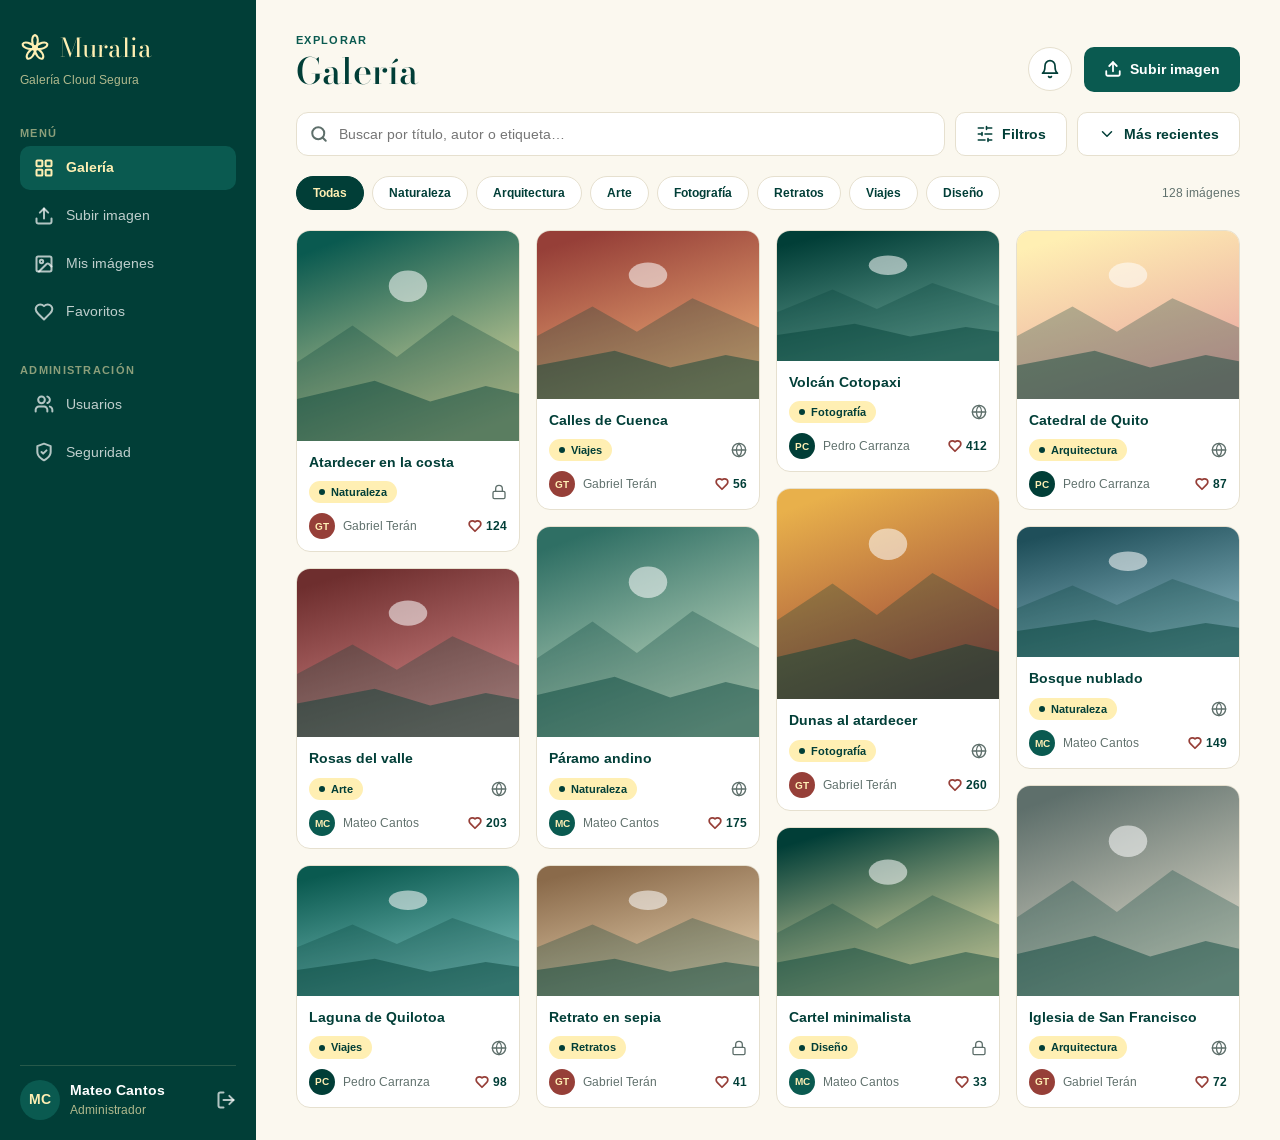
==== 02-galeria-principal/index.html @ 5a6fa6de "Galería principal: HTML y CSS" ====
<!DOCTYPE html>
<html lang="es">
<head>
    <meta charset="UTF-8">
    <meta name="viewport" content="width=device-width, initial-scale=1.0">
    <title>Galería · Muralia</title>
    <link rel="preconnect" href="https://fonts.googleapis.com">
    <link rel="preconnect" href="https://fonts.gstatic.com" crossorigin>
    <link href="https://fonts.googleapis.com/css2?family=Arimo:wght@400;700&family=Bodoni+Moda:opsz,wght@6..96,500&display=swap" rel="stylesheet">
    <link rel="stylesheet" href="style.css">
</head>
<body>
    <div class="pagina">

        <aside class="barra-lateral solo-escritorio">
            <div class="logo">
                <img src="img/flor.svg" alt="" width="30" height="30">
                <span class="logo-texto">Muralia</span>
            </div>
            <p class="logo-subtitulo">Galería Cloud Segura</p>

            <p class="menu-titulo">Menú</p>
            <nav class="menu">
                <a href="index.html" class="menu-item activo">
                    <img src="img/galeria.svg" alt="" width="20" height="20">
                    Galería
                </a>
                <a href="../03-registro-imagen/index.html" class="menu-item">
                    <img src="img/subir.svg" alt="" width="20" height="20">
                    Subir imagen
                </a>
                <a href="#" class="menu-item">
                    <img src="img/mis-imagenes.svg" alt="" width="20" height="20">
                    Mis imágenes
                </a>
                <a href="#" class="menu-item">
                    <img src="img/favoritos.svg" alt="" width="20" height="20">
                    Favoritos
                </a>
            </nav>

            <p class="menu-titulo menu-titulo-admin">Administración</p>
            <nav class="menu">
                <a href="../05-gestion-usuarios/index.html" class="menu-item">
                    <img src="img/usuarios.svg" alt="" width="20" height="20">
                    Usuarios
                </a>
                <a href="#" class="menu-item">
                    <img src="img/seguridad.svg" alt="" width="20" height="20">
                    Seguridad
                </a>
            </nav>

            <div class="usuario-actual">
                <span class="avatar avatar-verde">MC</span>
                <div class="usuario-actual-datos">
                    <p class="usuario-actual-nombre">Mateo Cantos</p>
                    <p class="usuario-actual-rol">Administrador</p>
                </div>
                <a href="../01-inicio-sesion/index.html" class="salir">
                    <img src="img/salir.svg" alt="Cerrar sesión" width="20" height="20">
                </a>
            </div>
        </aside>

        <main class="contenido">

            <header class="encabezado solo-escritorio">
                <div>
                    <p class="sobretitulo">Explorar</p>
                    <h1 class="titulo">Galería</h1>
                </div>
                <div class="encabezado-botones">
                    <button type="button" class="boton-redondo">
                        <img src="img/campana.svg" alt="Notificaciones" width="20" height="20">
                    </button>
                    <a href="../03-registro-imagen/index.html" class="boton boton-verde">
                        <img src="img/subir-blanco.svg" alt="" width="18" height="18">
                        Subir imagen
                    </a>
                </div>
            </header>

            <header class="encabezado-movil solo-movil">
                <div class="logo">
                    <img src="img/flor-oscura.svg" alt="" width="26" height="26">
                    <span class="logo-texto">Muralia</span>
                </div>
                <div class="encabezado-botones">
                    <button type="button" class="boton-transparente">
                        <img src="img/campana.svg" alt="Notificaciones" width="20" height="20">
                    </button>
                    <span class="avatar avatar-verde avatar-pequeno">MC</span>
                </div>
            </header>

            <section class="herramientas">
                <label class="buscador">
                    <img src="img/buscar.svg" alt="" width="18" height="18">
                    <input type="text" placeholder="Buscar por título, autor o etiqueta…" class="solo-escritorio">
                    <input type="text" placeholder="Buscar imágenes…" class="solo-movil">
                </label>
                <button type="button" class="boton boton-blanco solo-escritorio">
                    <img src="img/filtros.svg" alt="" width="18" height="18">
                    Filtros
                </button>
                <button type="button" class="boton boton-blanco solo-escritorio">
                    <img src="img/abajo.svg" alt="" width="18" height="18">
                    Más recientes
                </button>
                <button type="button" class="boton-icono solo-movil">
                    <img src="img/filtros.svg" alt="Filtros" width="18" height="18">
                </button>
            </section>

            <section class="categorias">
                <nav class="chips">
                    <a href="#" class="chip activa">Todas</a>
                    <a href="#" class="chip">Naturaleza</a>
                    <a href="#" class="chip">Arquitectura</a>
                    <a href="#" class="chip">Arte</a>
                    <a href="#" class="chip">Fotografía</a>
                    <a href="#" class="chip">Retratos</a>
                    <a href="#" class="chip">Viajes</a>
                    <a href="#" class="chip">Diseño</a>
                </nav>
                <p class="contador solo-escritorio">128 imágenes</p>
            </section>

            <section class="galeria">

                <div class="columna">
                    <a href="../04-detalle-imagen/index.html" class="tarjeta">
                        <div class="tarjeta-imagen alta">
                            <img src="img/imagen-1.svg" alt="Atardecer en la costa">
                        </div>
                        <div class="tarjeta-info">
                            <h2 class="tarjeta-titulo">Atardecer en la costa</h2>
                            <div class="tarjeta-fila">
                                <span class="insignia insignia-crema">
                                    <img src="img/punto-oscuro.svg" alt="" width="6" height="6">
                                    Naturaleza
                                </span>
                                <img src="img/candado.svg" alt="Privada" width="16" height="16">
                            </div>
                            <div class="tarjeta-fila">
                                <span class="autor">
                                    <span class="avatar avatar-vino">GT</span>
                                    <span><span class="solo-escritorio">Gabriel</span><span class="solo-movil">G.</span> Terán</span>
                                </span>
                                <span class="me-gusta">
                                    <img src="img/me-gusta.svg" alt="" width="14" height="14">
                                    124
                                </span>
                            </div>
                        </div>
                    </a>

                    <a href="../04-detalle-imagen/index.html" class="tarjeta">
                        <div class="tarjeta-imagen media">
                            <img src="img/imagen-5.svg" alt="Rosas del valle">
                        </div>
                        <div class="tarjeta-info">
                            <h2 class="tarjeta-titulo">Rosas del valle</h2>
                            <div class="tarjeta-fila">
                                <span class="insignia insignia-crema">
                                    <img src="img/punto-oscuro.svg" alt="" width="6" height="6">
                                    Arte
                                </span>
                                <img src="img/mundo.svg" alt="Pública" width="16" height="16">
                            </div>
                            <div class="tarjeta-fila">
                                <span class="autor">
                                    <span class="avatar avatar-verde">MC</span>
                                    <span><span class="solo-escritorio">Mateo</span><span class="solo-movil">M.</span> Cantos</span>
                                </span>
                                <span class="me-gusta">
                                    <img src="img/me-gusta.svg" alt="" width="14" height="14">
                                    203
                                </span>
                            </div>
                        </div>
                    </a>

                    <a href="../04-detalle-imagen/index.html" class="tarjeta">
                        <div class="tarjeta-imagen baja">
                            <img src="img/imagen-9.svg" alt="Laguna de Quilotoa">
                        </div>
                        <div class="tarjeta-info">
                            <h2 class="tarjeta-titulo">Laguna de Quilotoa</h2>
                            <div class="tarjeta-fila">
                                <span class="insignia insignia-crema">
                                    <img src="img/punto-oscuro.svg" alt="" width="6" height="6">
                                    Viajes
                                </span>
                                <img src="img/mundo.svg" alt="Pública" width="16" height="16">
                            </div>
                            <div class="tarjeta-fila">
                                <span class="autor">
                                    <span class="avatar avatar-verde-oscuro">PC</span>
                                    <span><span class="solo-escritorio">Pedro</span><span class="solo-movil">P.</span> Carranza</span>
                                </span>
                                <span class="me-gusta">
                                    <img src="img/me-gusta.svg" alt="" width="14" height="14">
                                    98
                                </span>
                            </div>
                        </div>
                    </a>
                </div>

                <div class="columna">
                    <a href="../04-detalle-imagen/index.html" class="tarjeta">
                        <div class="tarjeta-imagen media">
                            <img src="img/imagen-2.svg" alt="Calles de Cuenca">
                        </div>
                        <div class="tarjeta-info">
                            <h2 class="tarjeta-titulo">Calles de Cuenca</h2>
                            <div class="tarjeta-fila">
                                <span class="insignia insignia-crema">
                                    <img src="img/punto-oscuro.svg" alt="" width="6" height="6">
                                    Viajes
                                </span>
                                <img src="img/mundo.svg" alt="Pública" width="16" height="16">
                            </div>
                            <div class="tarjeta-fila">
                                <span class="autor">
                                    <span class="avatar avatar-vino">GT</span>
                                    <span><span class="solo-escritorio">Gabriel</span><span class="solo-movil">G.</span> Terán</span>
                                </span>
                                <span class="me-gusta">
                                    <img src="img/me-gusta.svg" alt="" width="14" height="14">
                                    56
                                </span>
                            </div>
                        </div>
                    </a>

                    <a href="../04-detalle-imagen/index.html" class="tarjeta">
                        <div class="tarjeta-imagen alta">
                            <img src="img/imagen-6.svg" alt="Páramo andino">
                        </div>
                        <div class="tarjeta-info">
                            <h2 class="tarjeta-titulo">Páramo andino</h2>
                            <div class="tarjeta-fila">
                                <span class="insignia insignia-crema">
                                    <img src="img/punto-oscuro.svg" alt="" width="6" height="6">
                                    Naturaleza
                                </span>
                                <img src="img/mundo.svg" alt="Pública" width="16" height="16">
                            </div>
                            <div class="tarjeta-fila">
                                <span class="autor">
                                    <span class="avatar avatar-verde">MC</span>
                                    <span><span class="solo-escritorio">Mateo</span><span class="solo-movil">M.</span> Cantos</span>
                                </span>
                                <span class="me-gusta">
                                    <img src="img/me-gusta.svg" alt="" width="14" height="14">
                                    175
                                </span>
                            </div>
                        </div>
                    </a>

                    <a href="../04-detalle-imagen/index.html" class="tarjeta">
                        <div class="tarjeta-imagen baja">
                            <img src="img/imagen-10.svg" alt="Retrato en sepia">
                        </div>
                        <div class="tarjeta-info">
                            <h2 class="tarjeta-titulo">Retrato en sepia</h2>
                            <div class="tarjeta-fila">
                                <span class="insignia insignia-crema">
                                    <img src="img/punto-oscuro.svg" alt="" width="6" height="6">
                                    Retratos
                                </span>
                                <img src="img/candado.svg" alt="Privada" width="16" height="16">
                            </div>
                            <div class="tarjeta-fila">
                                <span class="autor">
                                    <span class="avatar avatar-vino">GT</span>
                                    <span><span class="solo-escritorio">Gabriel</span><span class="solo-movil">G.</span> Terán</span>
                                </span>
                                <span class="me-gusta">
                                    <img src="img/me-gusta.svg" alt="" width="14" height="14">
                                    41
                                </span>
                            </div>
                        </div>
                    </a>
                </div>

                <div class="columna solo-escritorio">
                    <a href="../04-detalle-imagen/index.html" class="tarjeta">
                        <div class="tarjeta-imagen baja">
                            <img src="img/imagen-3.svg" alt="Volcán Cotopaxi">
                        </div>
                        <div class="tarjeta-info">
                            <h2 class="tarjeta-titulo">Volcán Cotopaxi</h2>
                            <div class="tarjeta-fila">
                                <span class="insignia insignia-crema">
                                    <img src="img/punto-oscuro.svg" alt="" width="6" height="6">
                                    Fotografía
                                </span>
                                <img src="img/mundo.svg" alt="Pública" width="16" height="16">
                            </div>
                            <div class="tarjeta-fila">
                                <span class="autor">
                                    <span class="avatar avatar-verde-oscuro">PC</span>
                                    <span>Pedro Carranza</span>
                                </span>
                                <span class="me-gusta">
                                    <img src="img/me-gusta.svg" alt="" width="14" height="14">
                                    412
                                </span>
                            </div>
                        </div>
                    </a>

                    <a href="../04-detalle-imagen/index.html" class="tarjeta">
                        <div class="tarjeta-imagen alta">
                            <img src="img/imagen-7.svg" alt="Dunas al atardecer">
                        </div>
                        <div class="tarjeta-info">
                            <h2 class="tarjeta-titulo">Dunas al atardecer</h2>
                            <div class="tarjeta-fila">
                                <span class="insignia insignia-crema">
                                    <img src="img/punto-oscuro.svg" alt="" width="6" height="6">
                                    Fotografía
                                </span>
                                <img src="img/mundo.svg" alt="Pública" width="16" height="16">
                            </div>
                            <div class="tarjeta-fila">
                                <span class="autor">
                                    <span class="avatar avatar-vino">GT</span>
                                    <span>Gabriel Terán</span>
                                </span>
                                <span class="me-gusta">
                                    <img src="img/me-gusta.svg" alt="" width="14" height="14">
                                    260
                                </span>
                            </div>
                        </div>
                    </a>

                    <a href="../04-detalle-imagen/index.html" class="tarjeta">
                        <div class="tarjeta-imagen media">
                            <img src="img/imagen-11.svg" alt="Cartel minimalista">
                        </div>
                        <div class="tarjeta-info">
                            <h2 class="tarjeta-titulo">Cartel minimalista</h2>
                            <div class="tarjeta-fila">
                                <span class="insignia insignia-crema">
                                    <img src="img/punto-oscuro.svg" alt="" width="6" height="6">
                                    Diseño
                                </span>
                                <img src="img/candado.svg" alt="Privada" width="16" height="16">
                            </div>
                            <div class="tarjeta-fila">
                                <span class="autor">
                                    <span class="avatar avatar-verde">MC</span>
                                    <span>Mateo Cantos</span>
                                </span>
                                <span class="me-gusta">
                                    <img src="img/me-gusta.svg" alt="" width="14" height="14">
                                    33
                                </span>
                            </div>
                        </div>
                    </a>
                </div>

                <div class="columna columna-cuatro solo-escritorio">
                    <a href="../04-detalle-imagen/index.html" class="tarjeta">
                        <div class="tarjeta-imagen media">
                            <img src="img/imagen-4.svg" alt="Catedral de Quito">
                        </div>
                        <div class="tarjeta-info">
                            <h2 class="tarjeta-titulo">Catedral de Quito</h2>
                            <div class="tarjeta-fila">
                                <span class="insignia insignia-crema">
                                    <img src="img/punto-oscuro.svg" alt="" width="6" height="6">
                                    Arquitectura
                                </span>
                                <img src="img/mundo.svg" alt="Pública" width="16" height="16">
                            </div>
                            <div class="tarjeta-fila">
                                <span class="autor">
                                    <span class="avatar avatar-verde-oscuro">PC</span>
                                    <span>Pedro Carranza</span>
                                </span>
                                <span class="me-gusta">
                                    <img src="img/me-gusta.svg" alt="" width="14" height="14">
                                    87
                                </span>
                            </div>
                        </div>
                    </a>

                    <a href="../04-detalle-imagen/index.html" class="tarjeta">
                        <div class="tarjeta-imagen baja">
                            <img src="img/imagen-8.svg" alt="Bosque nublado">
                        </div>
                        <div class="tarjeta-info">
                            <h2 class="tarjeta-titulo">Bosque nublado</h2>
                            <div class="tarjeta-fila">
                                <span class="insignia insignia-crema">
                                    <img src="img/punto-oscuro.svg" alt="" width="6" height="6">
                                    Naturaleza
                                </span>
                                <img src="img/mundo.svg" alt="Pública" width="16" height="16">
                            </div>
                            <div class="tarjeta-fila">
                                <span class="autor">
                                    <span class="avatar avatar-verde">MC</span>
                                    <span>Mateo Cantos</span>
                                </span>
                                <span class="me-gusta">
                                    <img src="img/me-gusta.svg" alt="" width="14" height="14">
                                    149
                                </span>
                            </div>
                        </div>
                    </a>

                    <a href="../04-detalle-imagen/index.html" class="tarjeta">
                        <div class="tarjeta-imagen alta">
                            <img src="img/imagen-12.svg" alt="Iglesia de San Francisco">
                        </div>
                        <div class="tarjeta-info">
                            <h2 class="tarjeta-titulo">Iglesia de San Francisco</h2>
                            <div class="tarjeta-fila">
                                <span class="insignia insignia-crema">
                                    <img src="img/punto-oscuro.svg" alt="" width="6" height="6">
                                    Arquitectura
                                </span>
                                <img src="img/mundo.svg" alt="Pública" width="16" height="16">
                            </div>
                            <div class="tarjeta-fila">
                                <span class="autor">
                                    <span class="avatar avatar-vino">GT</span>
                                    <span>Gabriel Terán</span>
                                </span>
                                <span class="me-gusta">
                                    <img src="img/me-gusta.svg" alt="" width="14" height="14">
                                    72
                                </span>
                            </div>
                        </div>
                    </a>
                </div>

            </section>
        </main>

        <nav class="barra-pestanas solo-movil">
            <a href="index.html" class="tab activa">
                <img src="img/tab-galeria.svg" alt="" width="22" height="22">
                Galería
            </a>
            <a href="#" class="tab">
                <img src="img/tab-buscar.svg" alt="" width="22" height="22">
                Buscar
            </a>
            <a href="../03-registro-imagen/index.html" class="tab-subir">
                <img src="img/tab-mas.svg" alt="Subir imagen" width="24" height="24">
            </a>
            <a href="#" class="tab">
                <img src="img/tab-favoritos.svg" alt="" width="22" height="22">
                Favoritos
            </a>
            <a href="../05-gestion-usuarios/index.html" class="tab">
                <img src="img/tab-usuarios.svg" alt="" width="22" height="22">
                Usuarios
            </a>
        </nav>
    </div>
</body>
</html>
---- 02-galeria-principal/style.css ----
* {
    margin: 0;
    padding: 0;
    box-sizing: border-box;
}

body {
    background-color: #FBF8EF;
    font-family: "Arimo", sans-serif;
    font-size: 14px;
    line-height: 1.5;
    color: #013E37;
}

a {
    color: inherit;
    text-decoration: none;
}

button {
    font-family: "Arimo", sans-serif;
    font-size: 14px;
    color: #013E37;
    cursor: pointer;
}

img {
    display: block;
}

.avatar {
    display: flex;
    align-items: center;
    justify-content: center;
    flex-shrink: 0;
    width: 40px;
    height: 40px;
    border-radius: 50%;
    font-weight: bold;
    color: #FFEFB3;
}

.avatar-verde {
    background-color: #0A5A50;
}

.avatar-verde-oscuro {
    background-color: #013E37;
}

.avatar-vino {
    background-color: #963F38;
}

.insignia {
    display: flex;
    align-items: center;
    gap: 6px;
    padding: 3px 10px;
    border-radius: 999px;
    font-size: 11px;
    font-weight: bold;
}

.insignia-crema {
    background-color: #FFEFB3;
}

.boton {
    display: flex;
    align-items: center;
    justify-content: center;
    gap: 8px;
    padding: 12px 20px;
    border: none;
    border-radius: 10px;
    font-weight: bold;
    white-space: nowrap;
}

.boton-verde {
    background-color: #0A5A50;
    color: white;
}

.boton-blanco {
    background-color: white;
    border: 1px solid #E6E0CF;
}

.boton-icono {
    display: flex;
    align-items: center;
    justify-content: center;
    flex-shrink: 0;
    width: 44px;
    height: 44px;
    background-color: white;
    border: 1px solid #E6E0CF;
    border-radius: 12px;
}

.boton-redondo {
    display: flex;
    align-items: center;
    justify-content: center;
    width: 44px;
    height: 44px;
    background-color: white;
    border: 1px solid #E6E0CF;
    border-radius: 50%;
}

.boton-transparente {
    background-color: transparent;
    border: none;
}

.boton:hover,
.boton-icono:hover,
.boton-redondo:hover {
    opacity: 0.85;
}

.boton:focus,
.boton-icono:focus,
.boton-redondo:focus {
    outline: 2px solid #0A5A50;
}

.logo {
    display: flex;
    align-items: center;
    gap: 10px;
}

.logo-texto {
    font-family: "Bodoni Moda", serif;
}

.titulo {
    font-family: "Bodoni Moda", serif;
    font-size: 36px;
    font-weight: 500;
    line-height: 1.2;
}

.sobretitulo {
    font-size: 11px;
    font-weight: bold;
    letter-spacing: 1.3px;
    text-transform: uppercase;
    color: #0A5A50;
}

.encabezado-botones {
    display: flex;
    align-items: center;
    gap: 12px;
}

.herramientas {
    display: flex;
    gap: 10px;
}

.buscador {
    position: relative;
    flex: 1;
}

.buscador img {
    position: absolute;
    top: 13px;
    left: 14px;
}

.buscador input {
    width: 100%;
    height: 44px;
    padding: 0 14px 0 42px;
    background-color: white;
    border: 1px solid #E6E0CF;
    border-radius: 12px;
    font-family: "Arimo", sans-serif;
    font-size: 14px;
    color: #013E37;
}

.buscador input:focus {
    outline: none;
    border: 2px solid #0A5A50;
}

.categorias {
    display: flex;
    align-items: center;
    justify-content: space-between;
    gap: 16px;
}

.chips {
    display: flex;
    gap: 8px;
}

.chip {
    padding: 7px 16px;
    background-color: white;
    border: 1px solid #E6E0CF;
    border-radius: 999px;
    font-size: 12px;
    font-weight: bold;
    white-space: nowrap;
}

.chip:hover {
    border-color: #0A5A50;
}

.chip.activa {
    background-color: #013E37;
    border-color: #013E37;
    color: #FFEFB3;
}

.contador {
    font-size: 12px;
    color: #5E6F6B;
    white-space: nowrap;
}

.galeria {
    display: flex;
    align-items: flex-start;
    gap: 16px;
}

.columna {
    display: flex;
    flex-direction: column;
    gap: 16px;
    flex: 1;
    min-width: 0;
}

.tarjeta {
    display: flex;
    flex-direction: column;
    overflow: hidden;
    background-color: white;
    border: 1px solid #E6E0CF;
    border-radius: 14px;
}

.tarjeta:hover {
    border-color: #0A5A50;
}

.tarjeta:focus {
    outline: 2px solid #0A5A50;
}

.tarjeta-imagen img {
    width: 100%;
    height: 100%;
}

.tarjeta-info {
    display: flex;
    flex-direction: column;
    gap: 10px;
    padding: 12px;
}

.tarjeta-titulo {
    font-size: 14px;
    line-height: 1.3;
}

.tarjeta-fila {
    display: flex;
    align-items: center;
    justify-content: space-between;
    gap: 8px;
}

.autor {
    display: flex;
    align-items: center;
    gap: 8px;
    font-size: 12px;
    color: #5E6F6B;
    white-space: nowrap;
}

.autor .avatar {
    width: 26px;
    height: 26px;
    font-size: 10px;
}

.me-gusta {
    display: flex;
    align-items: center;
    gap: 4px;
    font-size: 12px;
    font-weight: bold;
}


@media (min-width: 769px) {

    .solo-movil {
        display: none;
    }

    .pagina {
        display: flex;
        min-height: 100vh;
    }

    .barra-lateral {
        display: flex;
        flex-direction: column;
        gap: 4px;
        flex-shrink: 0;
        width: 256px;
        padding: 28px 20px 20px;
        background-color: #013E37;
    }

    .barra-lateral .logo-texto {
        font-size: 26px;
        color: #FFEFB3;
    }

    .logo-subtitulo,
    .usuario-actual-rol {
        font-size: 12px;
        color: rgba(255, 239, 179, 0.7);
    }

    .menu-titulo {
        margin-top: 32px;
        font-size: 11px;
        font-weight: bold;
        letter-spacing: 1.3px;
        text-transform: uppercase;
        color: rgba(255, 239, 179, 0.55);
    }

    .menu-titulo-admin {
        margin-top: 24px;
    }

    .menu {
        display: flex;
        flex-direction: column;
        gap: 4px;
    }

    .menu-item {
        display: flex;
        align-items: center;
        gap: 12px;
        height: 44px;
        padding: 0 14px;
        border-radius: 10px;
        color: rgba(255, 255, 255, 0.75);
    }

    .menu-item:hover {
        background-color: rgba(255, 239, 179, 0.08);
    }

    .activo,
    .activo:hover {
        background-color: #0A5A50;
        font-weight: bold;
        color: #FFEFB3;
    }

    .usuario-actual {
        display: flex;
        align-items: center;
        gap: 10px;
        margin-top: auto;
        padding-top: 14px;
        border-top: 1px solid rgba(255, 239, 179, 0.15);
    }

    .usuario-actual-datos {
        flex: 1;
    }

    .usuario-actual-nombre {
        font-weight: bold;
        color: white;
    }

    .contenido {
        display: flex;
        flex-direction: column;
        gap: 20px;
        flex: 1;
        min-width: 0;
        padding: 32px 40px;
    }

    .encabezado {
        display: flex;
        align-items: flex-end;
        justify-content: space-between;
    }

    .alta {
        height: 210px;
    }

    .media {
        height: 168px;
    }

    .baja {
        height: 130px;
    }
}


@media (min-width: 769px) and (max-width: 1100px) {

    .columna-cuatro {
        display: none;
    }

    .categorias,
    .chips {
        flex-wrap: wrap;
    }
}


@media (max-width: 768px) {

    .solo-escritorio {
        display: none;
    }

    .contenido {
        display: flex;
        flex-direction: column;
        gap: 14px;
        padding: 24px 16px 100px;
    }

    .encabezado-movil {
        display: flex;
        align-items: center;
        justify-content: space-between;
    }

    .encabezado-movil .logo-texto {
        font-size: 22px;
    }

    .avatar-pequeno {
        width: 28px;
        height: 28px;
        font-size: 10px;
    }

    .chips {
        overflow-x: auto;
    }

    .galeria,
    .columna {
        gap: 10px;
    }

    .alta {
        height: 226px;
    }

    .media {
        height: 140px;
    }

    .baja {
        height: 110px;
    }

    .tarjeta-info {
        gap: 8px;
        padding: 10px;
    }

    .tarjeta-titulo {
        font-size: 13px;
    }

    .barra-pestanas {
        position: fixed;
        bottom: 0;
        left: 0;
        right: 0;
        display: flex;
        align-items: center;
        justify-content: space-between;
        height: 80px;
        padding: 0 22px 12px;
        background-color: white;
        border-top: 1px solid #E6E0CF;
    }

    .tab {
        display: flex;
        flex-direction: column;
        align-items: center;
        gap: 4px;
        width: 60px;
        font-size: 12px;
        color: #5E6F6B;
    }

    .tab.activa {
        color: #013E37;
    }

    .tab-subir {
        display: flex;
        align-items: center;
        justify-content: center;
        width: 52px;
        height: 52px;
        background-color: #0A5A50;
        border-radius: 50%;
    }
}
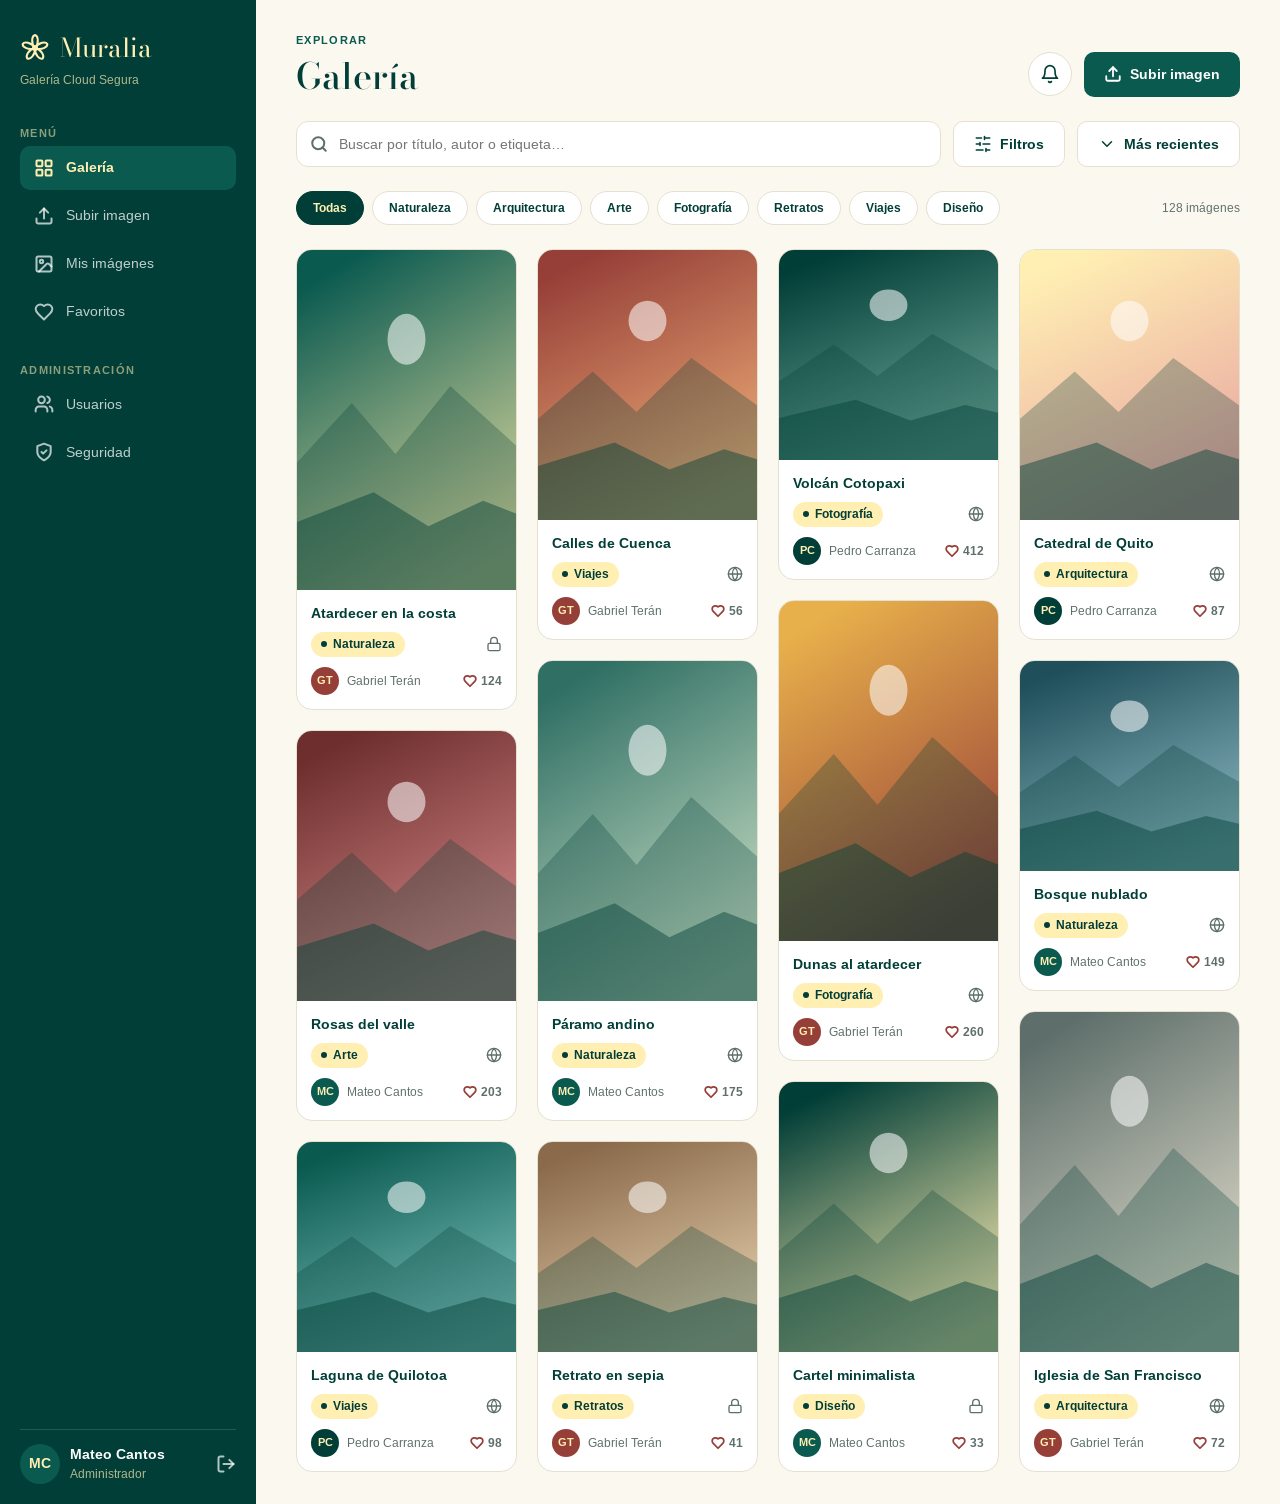
==== commit 7fdc7f6b: "seguridad y favoritos, arreglo" ====
--- a/02-galeria-principal/index.html
+++ b/02-galeria-principal/index.html
@@ -1,478 +1,786 @@
-<!DOCTYPE html>
+<!doctype html>
 <html lang="es">
-<head>
-    <meta charset="UTF-8">
-    <meta name="viewport" content="width=device-width, initial-scale=1.0">
+  <head>
+    <meta charset="UTF-8" />
+    <meta name="viewport" content="width=device-width, initial-scale=1.0" />
     <title>Galería · Muralia</title>
-    <link rel="preconnect" href="https://fonts.googleapis.com">
-    <link rel="preconnect" href="https://fonts.gstatic.com" crossorigin>
-    <link href="https://fonts.googleapis.com/css2?family=Arimo:wght@400;700&family=Bodoni+Moda:opsz,wght@6..96,500&display=swap" rel="stylesheet">
-    <link rel="stylesheet" href="style.css">
-</head>
-<body>
+    <link rel="preconnect" href="https://fonts.googleapis.com" />
+    <link rel="preconnect" href="https://fonts.gstatic.com" crossorigin />
+    <link
+      href="https://fonts.googleapis.com/css2?family=Arimo:wght@400;700&family=Bodoni+Moda:opsz,wght@6..96,500&display=swap"
+      rel="stylesheet"
+    />
+    <link rel="stylesheet" href="style.css" />
+  </head>
+  <body>
     <div class="pagina">
-
-        <aside class="barra-lateral solo-escritorio">
-            <div class="logo">
-                <img src="img/flor.svg" alt="" width="30" height="30">
-                <span class="logo-texto">Muralia</span>
-            </div>
-            <p class="logo-subtitulo">Galería Cloud Segura</p>
-
-            <p class="menu-titulo">Menú</p>
-            <nav class="menu">
-                <a href="index.html" class="menu-item activo">
-                    <img src="img/galeria.svg" alt="" width="20" height="20">
-                    Galería
-                </a>
-                <a href="../03-registro-imagen/index.html" class="menu-item">
-                    <img src="img/subir.svg" alt="" width="20" height="20">
-                    Subir imagen
-                </a>
-                <a href="#" class="menu-item">
-                    <img src="img/mis-imagenes.svg" alt="" width="20" height="20">
-                    Mis imágenes
-                </a>
-                <a href="#" class="menu-item">
-                    <img src="img/favoritos.svg" alt="" width="20" height="20">
-                    Favoritos
-                </a>
-            </nav>
-
-            <p class="menu-titulo menu-titulo-admin">Administración</p>
-            <nav class="menu">
-                <a href="../05-gestion-usuarios/index.html" class="menu-item">
-                    <img src="img/usuarios.svg" alt="" width="20" height="20">
-                    Usuarios
-                </a>
-                <a href="#" class="menu-item">
-                    <img src="img/seguridad.svg" alt="" width="20" height="20">
-                    Seguridad
-                </a>
-            </nav>
-
-            <div class="usuario-actual">
-                <span class="avatar avatar-verde">MC</span>
-                <div class="usuario-actual-datos">
-                    <p class="usuario-actual-nombre">Mateo Cantos</p>
-                    <p class="usuario-actual-rol">Administrador</p>
-                </div>
-                <a href="../01-inicio-sesion/index.html" class="salir">
-                    <img src="img/salir.svg" alt="Cerrar sesión" width="20" height="20">
-                </a>
-            </div>
-        </aside>
-
-        <main class="contenido">
-
-            <header class="encabezado solo-escritorio">
-                <div>
-                    <p class="sobretitulo">Explorar</p>
-                    <h1 class="titulo">Galería</h1>
-                </div>
-                <div class="encabezado-botones">
-                    <button type="button" class="boton-redondo">
-                        <img src="img/campana.svg" alt="Notificaciones" width="20" height="20">
-                    </button>
-                    <a href="../03-registro-imagen/index.html" class="boton boton-verde">
-                        <img src="img/subir-blanco.svg" alt="" width="18" height="18">
-                        Subir imagen
-                    </a>
-                </div>
-            </header>
-
-            <header class="encabezado-movil solo-movil">
-                <div class="logo">
-                    <img src="img/flor-oscura.svg" alt="" width="26" height="26">
-                    <span class="logo-texto">Muralia</span>
-                </div>
-                <div class="encabezado-botones">
-                    <button type="button" class="boton-transparente">
-                        <img src="img/campana.svg" alt="Notificaciones" width="20" height="20">
-                    </button>
-                    <span class="avatar avatar-verde avatar-pequeno">MC</span>
-                </div>
-            </header>
-
-            <section class="herramientas">
-                <label class="buscador">
-                    <img src="img/buscar.svg" alt="" width="18" height="18">
-                    <input type="text" placeholder="Buscar por título, autor o etiqueta…" class="solo-escritorio">
-                    <input type="text" placeholder="Buscar imágenes…" class="solo-movil">
-                </label>
-                <button type="button" class="boton boton-blanco solo-escritorio">
-                    <img src="img/filtros.svg" alt="" width="18" height="18">
-                    Filtros
-                </button>
-                <button type="button" class="boton boton-blanco solo-escritorio">
-                    <img src="img/abajo.svg" alt="" width="18" height="18">
-                    Más recientes
-                </button>
-                <button type="button" class="boton-icono solo-movil">
-                    <img src="img/filtros.svg" alt="Filtros" width="18" height="18">
-                </button>
-            </section>
-
-            <section class="categorias">
-                <nav class="chips">
-                    <a href="#" class="chip activa">Todas</a>
-                    <a href="#" class="chip">Naturaleza</a>
-                    <a href="#" class="chip">Arquitectura</a>
-                    <a href="#" class="chip">Arte</a>
-                    <a href="#" class="chip">Fotografía</a>
-                    <a href="#" class="chip">Retratos</a>
-                    <a href="#" class="chip">Viajes</a>
-                    <a href="#" class="chip">Diseño</a>
-                </nav>
-                <p class="contador solo-escritorio">128 imágenes</p>
-            </section>
-
-            <section class="galeria">
-
-                <div class="columna">
-                    <a href="../04-detalle-imagen/index.html" class="tarjeta">
-                        <div class="tarjeta-imagen alta">
-                            <img src="img/imagen-1.svg" alt="Atardecer en la costa">
-                        </div>
-                        <div class="tarjeta-info">
-                            <h2 class="tarjeta-titulo">Atardecer en la costa</h2>
-                            <div class="tarjeta-fila">
-                                <span class="insignia insignia-crema">
-                                    <img src="img/punto-oscuro.svg" alt="" width="6" height="6">
-                                    Naturaleza
-                                </span>
-                                <img src="img/candado.svg" alt="Privada" width="16" height="16">
-                            </div>
-                            <div class="tarjeta-fila">
-                                <span class="autor">
-                                    <span class="avatar avatar-vino">GT</span>
-                                    <span><span class="solo-escritorio">Gabriel</span><span class="solo-movil">G.</span> Terán</span>
-                                </span>
-                                <span class="me-gusta">
-                                    <img src="img/me-gusta.svg" alt="" width="14" height="14">
-                                    124
-                                </span>
-                            </div>
-                        </div>
-                    </a>
-
-                    <a href="../04-detalle-imagen/index.html" class="tarjeta">
-                        <div class="tarjeta-imagen media">
-                            <img src="img/imagen-5.svg" alt="Rosas del valle">
-                        </div>
-                        <div class="tarjeta-info">
-                            <h2 class="tarjeta-titulo">Rosas del valle</h2>
-                            <div class="tarjeta-fila">
-                                <span class="insignia insignia-crema">
-                                    <img src="img/punto-oscuro.svg" alt="" width="6" height="6">
-                                    Arte
-                                </span>
-                                <img src="img/mundo.svg" alt="Pública" width="16" height="16">
-                            </div>
-                            <div class="tarjeta-fila">
-                                <span class="autor">
-                                    <span class="avatar avatar-verde">MC</span>
-                                    <span><span class="solo-escritorio">Mateo</span><span class="solo-movil">M.</span> Cantos</span>
-                                </span>
-                                <span class="me-gusta">
-                                    <img src="img/me-gusta.svg" alt="" width="14" height="14">
-                                    203
-                                </span>
-                            </div>
-                        </div>
-                    </a>
-
-                    <a href="../04-detalle-imagen/index.html" class="tarjeta">
-                        <div class="tarjeta-imagen baja">
-                            <img src="img/imagen-9.svg" alt="Laguna de Quilotoa">
-                        </div>
-                        <div class="tarjeta-info">
-                            <h2 class="tarjeta-titulo">Laguna de Quilotoa</h2>
-                            <div class="tarjeta-fila">
-                                <span class="insignia insignia-crema">
-                                    <img src="img/punto-oscuro.svg" alt="" width="6" height="6">
-                                    Viajes
-                                </span>
-                                <img src="img/mundo.svg" alt="Pública" width="16" height="16">
-                            </div>
-                            <div class="tarjeta-fila">
-                                <span class="autor">
-                                    <span class="avatar avatar-verde-oscuro">PC</span>
-                                    <span><span class="solo-escritorio">Pedro</span><span class="solo-movil">P.</span> Carranza</span>
-                                </span>
-                                <span class="me-gusta">
-                                    <img src="img/me-gusta.svg" alt="" width="14" height="14">
-                                    98
-                                </span>
-                            </div>
-                        </div>
-                    </a>
-                </div>
-
-                <div class="columna">
-                    <a href="../04-detalle-imagen/index.html" class="tarjeta">
-                        <div class="tarjeta-imagen media">
-                            <img src="img/imagen-2.svg" alt="Calles de Cuenca">
-                        </div>
-                        <div class="tarjeta-info">
-                            <h2 class="tarjeta-titulo">Calles de Cuenca</h2>
-                            <div class="tarjeta-fila">
-                                <span class="insignia insignia-crema">
-                                    <img src="img/punto-oscuro.svg" alt="" width="6" height="6">
-                                    Viajes
-                                </span>
-                                <img src="img/mundo.svg" alt="Pública" width="16" height="16">
-                            </div>
-                            <div class="tarjeta-fila">
-                                <span class="autor">
-                                    <span class="avatar avatar-vino">GT</span>
-                                    <span><span class="solo-escritorio">Gabriel</span><span class="solo-movil">G.</span> Terán</span>
-                                </span>
-                                <span class="me-gusta">
-                                    <img src="img/me-gusta.svg" alt="" width="14" height="14">
-                                    56
-                                </span>
-                            </div>
-                        </div>
-                    </a>
-
-                    <a href="../04-detalle-imagen/index.html" class="tarjeta">
-                        <div class="tarjeta-imagen alta">
-                            <img src="img/imagen-6.svg" alt="Páramo andino">
-                        </div>
-                        <div class="tarjeta-info">
-                            <h2 class="tarjeta-titulo">Páramo andino</h2>
-                            <div class="tarjeta-fila">
-                                <span class="insignia insignia-crema">
-                                    <img src="img/punto-oscuro.svg" alt="" width="6" height="6">
-                                    Naturaleza
-                                </span>
-                                <img src="img/mundo.svg" alt="Pública" width="16" height="16">
-                            </div>
-                            <div class="tarjeta-fila">
-                                <span class="autor">
-                                    <span class="avatar avatar-verde">MC</span>
-                                    <span><span class="solo-escritorio">Mateo</span><span class="solo-movil">M.</span> Cantos</span>
-                                </span>
-                                <span class="me-gusta">
-                                    <img src="img/me-gusta.svg" alt="" width="14" height="14">
-                                    175
-                                </span>
-                            </div>
-                        </div>
-                    </a>
-
-                    <a href="../04-detalle-imagen/index.html" class="tarjeta">
-                        <div class="tarjeta-imagen baja">
-                            <img src="img/imagen-10.svg" alt="Retrato en sepia">
-                        </div>
-                        <div class="tarjeta-info">
-                            <h2 class="tarjeta-titulo">Retrato en sepia</h2>
-                            <div class="tarjeta-fila">
-                                <span class="insignia insignia-crema">
-                                    <img src="img/punto-oscuro.svg" alt="" width="6" height="6">
-                                    Retratos
-                                </span>
-                                <img src="img/candado.svg" alt="Privada" width="16" height="16">
-                            </div>
-                            <div class="tarjeta-fila">
-                                <span class="autor">
-                                    <span class="avatar avatar-vino">GT</span>
-                                    <span><span class="solo-escritorio">Gabriel</span><span class="solo-movil">G.</span> Terán</span>
-                                </span>
-                                <span class="me-gusta">
-                                    <img src="img/me-gusta.svg" alt="" width="14" height="14">
-                                    41
-                                </span>
-                            </div>
-                        </div>
-                    </a>
-                </div>
-
-                <div class="columna solo-escritorio">
-                    <a href="../04-detalle-imagen/index.html" class="tarjeta">
-                        <div class="tarjeta-imagen baja">
-                            <img src="img/imagen-3.svg" alt="Volcán Cotopaxi">
-                        </div>
-                        <div class="tarjeta-info">
-                            <h2 class="tarjeta-titulo">Volcán Cotopaxi</h2>
-                            <div class="tarjeta-fila">
-                                <span class="insignia insignia-crema">
-                                    <img src="img/punto-oscuro.svg" alt="" width="6" height="6">
-                                    Fotografía
-                                </span>
-                                <img src="img/mundo.svg" alt="Pública" width="16" height="16">
-                            </div>
-                            <div class="tarjeta-fila">
-                                <span class="autor">
-                                    <span class="avatar avatar-verde-oscuro">PC</span>
-                                    <span>Pedro Carranza</span>
-                                </span>
-                                <span class="me-gusta">
-                                    <img src="img/me-gusta.svg" alt="" width="14" height="14">
-                                    412
-                                </span>
-                            </div>
-                        </div>
-                    </a>
-
-                    <a href="../04-detalle-imagen/index.html" class="tarjeta">
-                        <div class="tarjeta-imagen alta">
-                            <img src="img/imagen-7.svg" alt="Dunas al atardecer">
-                        </div>
-                        <div class="tarjeta-info">
-                            <h2 class="tarjeta-titulo">Dunas al atardecer</h2>
-                            <div class="tarjeta-fila">
-                                <span class="insignia insignia-crema">
-                                    <img src="img/punto-oscuro.svg" alt="" width="6" height="6">
-                                    Fotografía
-                                </span>
-                                <img src="img/mundo.svg" alt="Pública" width="16" height="16">
-                            </div>
-                            <div class="tarjeta-fila">
-                                <span class="autor">
-                                    <span class="avatar avatar-vino">GT</span>
-                                    <span>Gabriel Terán</span>
-                                </span>
-                                <span class="me-gusta">
-                                    <img src="img/me-gusta.svg" alt="" width="14" height="14">
-                                    260
-                                </span>
-                            </div>
-                        </div>
-                    </a>
-
-                    <a href="../04-detalle-imagen/index.html" class="tarjeta">
-                        <div class="tarjeta-imagen media">
-                            <img src="img/imagen-11.svg" alt="Cartel minimalista">
-                        </div>
-                        <div class="tarjeta-info">
-                            <h2 class="tarjeta-titulo">Cartel minimalista</h2>
-                            <div class="tarjeta-fila">
-                                <span class="insignia insignia-crema">
-                                    <img src="img/punto-oscuro.svg" alt="" width="6" height="6">
-                                    Diseño
-                                </span>
-                                <img src="img/candado.svg" alt="Privada" width="16" height="16">
-                            </div>
-                            <div class="tarjeta-fila">
-                                <span class="autor">
-                                    <span class="avatar avatar-verde">MC</span>
-                                    <span>Mateo Cantos</span>
-                                </span>
-                                <span class="me-gusta">
-                                    <img src="img/me-gusta.svg" alt="" width="14" height="14">
-                                    33
-                                </span>
-                            </div>
-                        </div>
-                    </a>
-                </div>
-
-                <div class="columna columna-cuatro solo-escritorio">
-                    <a href="../04-detalle-imagen/index.html" class="tarjeta">
-                        <div class="tarjeta-imagen media">
-                            <img src="img/imagen-4.svg" alt="Catedral de Quito">
-                        </div>
-                        <div class="tarjeta-info">
-                            <h2 class="tarjeta-titulo">Catedral de Quito</h2>
-                            <div class="tarjeta-fila">
-                                <span class="insignia insignia-crema">
-                                    <img src="img/punto-oscuro.svg" alt="" width="6" height="6">
-                                    Arquitectura
-                                </span>
-                                <img src="img/mundo.svg" alt="Pública" width="16" height="16">
-                            </div>
-                            <div class="tarjeta-fila">
-                                <span class="autor">
-                                    <span class="avatar avatar-verde-oscuro">PC</span>
-                                    <span>Pedro Carranza</span>
-                                </span>
-                                <span class="me-gusta">
-                                    <img src="img/me-gusta.svg" alt="" width="14" height="14">
-                                    87
-                                </span>
-                            </div>
-                        </div>
-                    </a>
-
-                    <a href="../04-detalle-imagen/index.html" class="tarjeta">
-                        <div class="tarjeta-imagen baja">
-                            <img src="img/imagen-8.svg" alt="Bosque nublado">
-                        </div>
-                        <div class="tarjeta-info">
-                            <h2 class="tarjeta-titulo">Bosque nublado</h2>
-                            <div class="tarjeta-fila">
-                                <span class="insignia insignia-crema">
-                                    <img src="img/punto-oscuro.svg" alt="" width="6" height="6">
-                                    Naturaleza
-                                </span>
-                                <img src="img/mundo.svg" alt="Pública" width="16" height="16">
-                            </div>
-                            <div class="tarjeta-fila">
-                                <span class="autor">
-                                    <span class="avatar avatar-verde">MC</span>
-                                    <span>Mateo Cantos</span>
-                                </span>
-                                <span class="me-gusta">
-                                    <img src="img/me-gusta.svg" alt="" width="14" height="14">
-                                    149
-                                </span>
-                            </div>
-                        </div>
-                    </a>
-
-                    <a href="../04-detalle-imagen/index.html" class="tarjeta">
-                        <div class="tarjeta-imagen alta">
-                            <img src="img/imagen-12.svg" alt="Iglesia de San Francisco">
-                        </div>
-                        <div class="tarjeta-info">
-                            <h2 class="tarjeta-titulo">Iglesia de San Francisco</h2>
-                            <div class="tarjeta-fila">
-                                <span class="insignia insignia-crema">
-                                    <img src="img/punto-oscuro.svg" alt="" width="6" height="6">
-                                    Arquitectura
-                                </span>
-                                <img src="img/mundo.svg" alt="Pública" width="16" height="16">
-                            </div>
-                            <div class="tarjeta-fila">
-                                <span class="autor">
-                                    <span class="avatar avatar-vino">GT</span>
-                                    <span>Gabriel Terán</span>
-                                </span>
-                                <span class="me-gusta">
-                                    <img src="img/me-gusta.svg" alt="" width="14" height="14">
-                                    72
-                                </span>
-                            </div>
-                        </div>
-                    </a>
-                </div>
-
-            </section>
-        </main>
-
-        <nav class="barra-pestanas solo-movil">
-            <a href="index.html" class="tab activa">
-                <img src="img/tab-galeria.svg" alt="" width="22" height="22">
-                Galería
-            </a>
-            <a href="#" class="tab">
-                <img src="img/tab-buscar.svg" alt="" width="22" height="22">
-                Buscar
-            </a>
-            <a href="../03-registro-imagen/index.html" class="tab-subir">
-                <img src="img/tab-mas.svg" alt="Subir imagen" width="24" height="24">
-            </a>
-            <a href="#" class="tab">
-                <img src="img/tab-favoritos.svg" alt="" width="22" height="22">
-                Favoritos
-            </a>
-            <a href="../05-gestion-usuarios/index.html" class="tab">
-                <img src="img/tab-usuarios.svg" alt="" width="22" height="22">
-                Usuarios
-            </a>
+      <aside class="barra-lateral solo-escritorio">
+        <div class="logo">
+          <img src="img/flor.svg" alt="" width="30" height="30" />
+          <span class="logo-texto">Muralia</span>
+        </div>
+        <p class="logo-subtitulo">Galería Cloud Segura</p>
+
+        <p class="menu-titulo">Menú</p>
+        <nav class="menu">
+          <a href="index.html" class="menu-item activo">
+            <img src="img/galeria.svg" alt="" width="20" height="20" />
+            Galería
+          </a>
+          <a href="../03-registro-imagen/index.html" class="menu-item">
+            <img src="img/subir.svg" alt="" width="20" height="20" />
+            Subir imagen
+          </a>
+          <a href="../06-mis-imagenes/index.html" class="menu-item">
+            <img src="img/mis-imagenes.svg" alt="" width="20" height="20" />
+            Mis imágenes
+          </a>
+          <a href="../07-favoritos/index.html" class="menu-item">
+            <img src="img/favoritos.svg" alt="" width="20" height="20" />
+            Favoritos
+          </a>
         </nav>
+
+        <p class="menu-titulo menu-titulo-admin">Administración</p>
+        <nav class="menu">
+          <a href="../05-gestion-usuarios/index.html" class="menu-item">
+            <img src="img/usuarios.svg" alt="" width="20" height="20" />
+            Usuarios
+          </a>
+          <a href="../08-seguridad/index.html" class="menu-item">
+            <img src="img/seguridad.svg" alt="" width="20" height="20" />
+            Seguridad
+          </a>
+        </nav>
+
+        <div class="usuario-actual">
+          <span class="avatar avatar-verde">MC</span>
+          <div class="usuario-actual-datos">
+            <p class="usuario-actual-nombre">Mateo Cantos</p>
+            <p class="usuario-actual-rol">Administrador</p>
+          </div>
+          <a href="../01-inicio-sesion/index.html" class="salir">
+            <img
+              src="img/salir.svg"
+              alt="Cerrar sesión"
+              width="20"
+              height="20"
+            />
+          </a>
+        </div>
+      </aside>
+
+      <main class="contenido">
+        <header class="encabezado solo-escritorio">
+          <div>
+            <p class="sobretitulo">Explorar</p>
+            <h1 class="titulo">Galería</h1>
+          </div>
+          <div class="encabezado-botones">
+            <a href="#notificaciones" class="boton-redondo">
+              <img
+                src="img/campana.svg"
+                alt="Notificaciones"
+                width="20"
+                height="20"
+              />
+            </a>
+            <a
+              href="../03-registro-imagen/index.html"
+              class="boton boton-verde"
+            >
+              <img src="img/subir-blanco.svg" alt="" width="18" height="18" />
+              Subir imagen
+            </a>
+          </div>
+        </header>
+
+        <header class="encabezado-movil solo-movil">
+          <div class="logo">
+            <img src="img/flor-oscura.svg" alt="" width="26" height="26" />
+            <span class="logo-texto">Muralia</span>
+          </div>
+          <div class="encabezado-botones">
+            <a href="#notificaciones" class="boton-transparente">
+              <img
+                src="img/campana.svg"
+                alt="Notificaciones"
+                width="20"
+                height="20"
+              />
+            </a>
+            <a href="#cuenta" class="avatar avatar-verde avatar-pequeno">MC</a>
+          </div>
+        </header>
+
+        <section class="herramientas">
+          <label class="buscador">
+            <img src="img/buscar.svg" alt="" width="18" height="18" />
+            <input
+              type="text"
+              placeholder="Buscar por título, autor o etiqueta…"
+              class="solo-escritorio"
+            />
+            <input
+              type="text"
+              id="buscar-movil"
+              placeholder="Buscar imágenes…"
+              class="solo-movil"
+            />
+          </label>
+          <button type="button" class="boton boton-blanco solo-escritorio">
+            <img src="img/filtros.svg" alt="" width="18" height="18" />
+            Filtros
+          </button>
+          <button type="button" class="boton boton-blanco solo-escritorio">
+            <img src="img/abajo.svg" alt="" width="18" height="18" />
+            Más recientes
+          </button>
+          <button type="button" class="boton-icono solo-movil">
+            <img src="img/filtros.svg" alt="Filtros" width="18" height="18" />
+          </button>
+        </section>
+
+        <input type="radio" name="categoria" id="cat-todas" class="filtro" checked />
+        <input type="radio" name="categoria" id="cat-naturaleza" class="filtro" />
+        <input type="radio" name="categoria" id="cat-arquitectura" class="filtro" />
+        <input type="radio" name="categoria" id="cat-arte" class="filtro" />
+        <input type="radio" name="categoria" id="cat-fotografia" class="filtro" />
+        <input type="radio" name="categoria" id="cat-retratos" class="filtro" />
+        <input type="radio" name="categoria" id="cat-viajes" class="filtro" />
+        <input type="radio" name="categoria" id="cat-diseno" class="filtro" />
+
+        <section class="categorias">
+          <nav class="chips">
+            <label for="cat-todas" class="chip">Todas</label>
+            <label for="cat-naturaleza" class="chip">Naturaleza</label>
+            <label for="cat-arquitectura" class="chip">Arquitectura</label>
+            <label for="cat-arte" class="chip">Arte</label>
+            <label for="cat-fotografia" class="chip">Fotografía</label>
+            <label for="cat-retratos" class="chip">Retratos</label>
+            <label for="cat-viajes" class="chip">Viajes</label>
+            <label for="cat-diseno" class="chip">Diseño</label>
+          </nav>
+          <p class="contador solo-escritorio">128 imágenes</p>
+        </section>
+
+        <section class="galeria">
+          <div class="columna">
+            <a href="../04-detalle-imagen/index.html" class="tarjeta naturaleza">
+              <div class="tarjeta-imagen alta">
+                <img src="img/imagen-1.svg" alt="Atardecer en la costa" />
+              </div>
+              <div class="tarjeta-info">
+                <h2 class="tarjeta-titulo">Atardecer en la costa</h2>
+                <div class="tarjeta-fila">
+                  <span class="insignia insignia-crema">
+                    <img
+                      src="img/punto-oscuro.svg"
+                      alt=""
+                      width="6"
+                      height="6"
+                    />
+                    Naturaleza
+                  </span>
+                  <img
+                    src="img/candado.svg"
+                    alt="Privada"
+                    width="16"
+                    height="16"
+                  />
+                </div>
+                <div class="tarjeta-fila">
+                  <span class="autor">
+                    <span class="avatar avatar-vino">GT</span>
+                    <span
+                      ><span class="solo-escritorio">Gabriel</span
+                      ><span class="solo-movil">G.</span> Terán</span
+                    >
+                  </span>
+                  <span class="me-gusta">
+                    <img src="img/me-gusta.svg" alt="" width="14" height="14" />
+                    124
+                  </span>
+                </div>
+              </div>
+            </a>
+
+            <a href="../04-detalle-imagen/index.html" class="tarjeta fotografia solo-movil">
+              <div class="tarjeta-imagen baja">
+                <img src="img/imagen-3.svg" alt="Volcán Cotopaxi" />
+              </div>
+              <div class="tarjeta-info">
+                <h2 class="tarjeta-titulo">Volcán Cotopaxi</h2>
+                <div class="tarjeta-fila">
+                  <span class="insignia insignia-crema">
+                    <img
+                      src="img/punto-oscuro.svg"
+                      alt=""
+                      width="6"
+                      height="6"
+                    />
+                    Fotografía
+                  </span>
+                  <img
+                    src="img/mundo.svg"
+                    alt="Pública"
+                    width="16"
+                    height="16"
+                  />
+                </div>
+                <div class="tarjeta-fila">
+                  <span class="autor">
+                    <span class="avatar avatar-verde-oscuro">PC</span>
+                    <span>Pedro Carranza</span>
+                  </span>
+                  <span class="me-gusta">
+                    <img src="img/me-gusta.svg" alt="" width="14" height="14" />
+                    412
+                  </span>
+                </div>
+              </div>
+            </a>
+
+            <a href="../04-detalle-imagen/index.html" class="tarjeta arte solo-escritorio">
+              <div class="tarjeta-imagen media">
+                <img src="img/imagen-5.svg" alt="Rosas del valle" />
+              </div>
+              <div class="tarjeta-info">
+                <h2 class="tarjeta-titulo">Rosas del valle</h2>
+                <div class="tarjeta-fila">
+                  <span class="insignia insignia-crema">
+                    <img
+                      src="img/punto-oscuro.svg"
+                      alt=""
+                      width="6"
+                      height="6"
+                    />
+                    Arte
+                  </span>
+                  <img
+                    src="img/mundo.svg"
+                    alt="Pública"
+                    width="16"
+                    height="16"
+                  />
+                </div>
+                <div class="tarjeta-fila">
+                  <span class="autor">
+                    <span class="avatar avatar-verde">MC</span>
+                    <span
+                      ><span class="solo-escritorio">Mateo</span
+                      ><span class="solo-movil">M.</span> Cantos</span
+                    >
+                  </span>
+                  <span class="me-gusta">
+                    <img src="img/me-gusta.svg" alt="" width="14" height="14" />
+                    203
+                  </span>
+                </div>
+              </div>
+            </a>
+
+            <a href="../04-detalle-imagen/index.html" class="tarjeta viajes">
+              <div class="tarjeta-imagen baja">
+                <img src="img/imagen-9.svg" alt="Laguna de Quilotoa" />
+              </div>
+              <div class="tarjeta-info">
+                <h2 class="tarjeta-titulo">Laguna de Quilotoa</h2>
+                <div class="tarjeta-fila">
+                  <span class="insignia insignia-crema">
+                    <img
+                      src="img/punto-oscuro.svg"
+                      alt=""
+                      width="6"
+                      height="6"
+                    />
+                    Viajes
+                  </span>
+                  <img
+                    src="img/mundo.svg"
+                    alt="Pública"
+                    width="16"
+                    height="16"
+                  />
+                </div>
+                <div class="tarjeta-fila">
+                  <span class="autor">
+                    <span class="avatar avatar-verde-oscuro">PC</span>
+                    <span
+                      ><span class="solo-escritorio">Pedro</span
+                      ><span class="solo-movil">P.</span> Carranza</span
+                    >
+                  </span>
+                  <span class="me-gusta">
+                    <img src="img/me-gusta.svg" alt="" width="14" height="14" />
+                    98
+                  </span>
+                </div>
+              </div>
+            </a>
+          </div>
+
+          <div class="columna">
+            <a href="../04-detalle-imagen/index.html" class="tarjeta arte solo-movil">
+              <div class="tarjeta-imagen baja">
+                <img src="img/imagen-6.svg" alt="Flores de temporada" />
+              </div>
+              <div class="tarjeta-info">
+                <h2 class="tarjeta-titulo">Flores de temporada</h2>
+                <div class="tarjeta-fila">
+                  <span class="insignia insignia-crema">
+                    <img
+                      src="img/punto-oscuro.svg"
+                      alt=""
+                      width="6"
+                      height="6"
+                    />
+                    Arte
+                  </span>
+                  <img
+                    src="img/mundo.svg"
+                    alt="Pública"
+                    width="16"
+                    height="16"
+                  />
+                </div>
+                <div class="tarjeta-fila">
+                  <span class="autor">
+                    <span class="avatar avatar-verde">MC</span>
+                    <span
+                      ><span class="solo-escritorio">Mateo</span
+                      ><span class="solo-movil">M.</span> Cantos</span
+                    >
+                  </span>
+                  <span class="me-gusta">
+                    <img src="img/me-gusta.svg" alt="" width="14" height="14" />
+                    203
+                  </span>
+                </div>
+              </div>
+            </a>
+
+            <a href="../04-detalle-imagen/index.html" class="tarjeta naturaleza solo-movil">
+              <div class="tarjeta-imagen alta">
+                <img src="img/imagen-8.svg" alt="Bosque nublado" />
+              </div>
+              <div class="tarjeta-info">
+                <h2 class="tarjeta-titulo">Bosque nublado</h2>
+                <div class="tarjeta-fila">
+                  <span class="insignia insignia-crema">
+                    <img
+                      src="img/punto-oscuro.svg"
+                      alt=""
+                      width="6"
+                      height="6"
+                    />
+                    Naturaleza
+                  </span>
+                  <img
+                    src="img/mundo.svg"
+                    alt="Pública"
+                    width="16"
+                    height="16"
+                  />
+                </div>
+                <div class="tarjeta-fila">
+                  <span class="autor">
+                    <span class="avatar avatar-verde">MC</span>
+                    <span>Mateo Cantos</span>
+                  </span>
+                  <span class="me-gusta">
+                    <img src="img/me-gusta.svg" alt="" width="14" height="14" />
+                    149
+                  </span>
+                </div>
+              </div>
+            </a>
+            <a href="../04-detalle-imagen/index.html" class="tarjeta viajes solo-escritorio">
+              <div class="tarjeta-imagen media">
+                <img src="img/imagen-2.svg" alt="Calles de Cuenca" />
+              </div>
+              <div class="tarjeta-info">
+                <h2 class="tarjeta-titulo">Calles de Cuenca</h2>
+                <div class="tarjeta-fila">
+                  <span class="insignia insignia-crema">
+                    <img
+                      src="img/punto-oscuro.svg"
+                      alt=""
+                      width="6"
+                      height="6"
+                    />
+                    Viajes
+                  </span>
+                  <img
+                    src="img/mundo.svg"
+                    alt="Pública"
+                    width="16"
+                    height="16"
+                  />
+                </div>
+                <div class="tarjeta-fila">
+                  <span class="autor">
+                    <span class="avatar avatar-vino">GT</span>
+                    <span
+                      ><span class="solo-escritorio">Gabriel</span
+                      ><span class="solo-movil">G.</span> Terán</span
+                    >
+                  </span>
+                  <span class="me-gusta">
+                    <img src="img/me-gusta.svg" alt="" width="14" height="14" />
+                    56
+                  </span>
+                </div>
+              </div>
+            </a>
+
+            <a href="../04-detalle-imagen/index.html" class="tarjeta naturaleza">
+              <div class="tarjeta-imagen alta">
+                <img src="img/imagen-6.svg" alt="Páramo andino" />
+              </div>
+              <div class="tarjeta-info">
+                <h2 class="tarjeta-titulo">Páramo andino</h2>
+                <div class="tarjeta-fila">
+                  <span class="insignia insignia-crema">
+                    <img
+                      src="img/punto-oscuro.svg"
+                      alt=""
+                      width="6"
+                      height="6"
+                    />
+                    Naturaleza
+                  </span>
+                  <img
+                    src="img/mundo.svg"
+                    alt="Pública"
+                    width="16"
+                    height="16"
+                  />
+                </div>
+                <div class="tarjeta-fila">
+                  <span class="autor">
+                    <span class="avatar avatar-verde">MC</span>
+                    <span
+                      ><span class="solo-escritorio">Mateo</span
+                      ><span class="solo-movil">M.</span> Cantos</span
+                    >
+                  </span>
+                  <span class="me-gusta">
+                    <img src="img/me-gusta.svg" alt="" width="14" height="14" />
+                    175
+                  </span>
+                </div>
+              </div>
+            </a>
+
+            <a href="../04-detalle-imagen/index.html" class="tarjeta retratos">
+              <div class="tarjeta-imagen baja">
+                <img src="img/imagen-10.svg" alt="Retrato en sepia" />
+              </div>
+              <div class="tarjeta-info">
+                <h2 class="tarjeta-titulo">Retrato en sepia</h2>
+                <div class="tarjeta-fila">
+                  <span class="insignia insignia-crema">
+                    <img
+                      src="img/punto-oscuro.svg"
+                      alt=""
+                      width="6"
+                      height="6"
+                    />
+                    Retratos
+                  </span>
+                  <img
+                    src="img/candado.svg"
+                    alt="Privada"
+                    width="16"
+                    height="16"
+                  />
+                </div>
+                <div class="tarjeta-fila">
+                  <span class="autor">
+                    <span class="avatar avatar-vino">GT</span>
+                    <span
+                      ><span class="solo-escritorio">Gabriel</span
+                      ><span class="solo-movil">G.</span> Terán</span
+                    >
+                  </span>
+                  <span class="me-gusta">
+                    <img src="img/me-gusta.svg" alt="" width="14" height="14" />
+                    41
+                  </span>
+                </div>
+              </div>
+            </a>
+          </div>
+
+          <div class="columna solo-escritorio">
+            <a href="../04-detalle-imagen/index.html" class="tarjeta fotografia">
+              <div class="tarjeta-imagen baja">
+                <img src="img/imagen-3.svg" alt="Volcán Cotopaxi" />
+              </div>
+              <div class="tarjeta-info">
+                <h2 class="tarjeta-titulo">Volcán Cotopaxi</h2>
+                <div class="tarjeta-fila">
+                  <span class="insignia insignia-crema">
+                    <img
+                      src="img/punto-oscuro.svg"
+                      alt=""
+                      width="6"
+                      height="6"
+                    />
+                    Fotografía
+                  </span>
+                  <img
+                    src="img/mundo.svg"
+                    alt="Pública"
+                    width="16"
+                    height="16"
+                  />
+                </div>
+                <div class="tarjeta-fila">
+                  <span class="autor">
+                    <span class="avatar avatar-verde-oscuro">PC</span>
+                    <span>Pedro Carranza</span>
+                  </span>
+                  <span class="me-gusta">
+                    <img src="img/me-gusta.svg" alt="" width="14" height="14" />
+                    412
+                  </span>
+                </div>
+              </div>
+            </a>
+
+            <a href="../04-detalle-imagen/index.html" class="tarjeta fotografia">
+              <div class="tarjeta-imagen alta">
+                <img src="img/imagen-7.svg" alt="Dunas al atardecer" />
+              </div>
+              <div class="tarjeta-info">
+                <h2 class="tarjeta-titulo">Dunas al atardecer</h2>
+                <div class="tarjeta-fila">
+                  <span class="insignia insignia-crema">
+                    <img
+                      src="img/punto-oscuro.svg"
+                      alt=""
+                      width="6"
+                      height="6"
+                    />
+                    Fotografía
+                  </span>
+                  <img
+                    src="img/mundo.svg"
+                    alt="Pública"
+                    width="16"
+                    height="16"
+                  />
+                </div>
+                <div class="tarjeta-fila">
+                  <span class="autor">
+                    <span class="avatar avatar-vino">GT</span>
+                    <span>Gabriel Terán</span>
+                  </span>
+                  <span class="me-gusta">
+                    <img src="img/me-gusta.svg" alt="" width="14" height="14" />
+                    260
+                  </span>
+                </div>
+              </div>
+            </a>
+
+            <a href="../04-detalle-imagen/index.html" class="tarjeta diseno">
+              <div class="tarjeta-imagen media">
+                <img src="img/imagen-11.svg" alt="Cartel minimalista" />
+              </div>
+              <div class="tarjeta-info">
+                <h2 class="tarjeta-titulo">Cartel minimalista</h2>
+                <div class="tarjeta-fila">
+                  <span class="insignia insignia-crema">
+                    <img
+                      src="img/punto-oscuro.svg"
+                      alt=""
+                      width="6"
+                      height="6"
+                    />
+                    Diseño
+                  </span>
+                  <img
+                    src="img/candado.svg"
+                    alt="Privada"
+                    width="16"
+                    height="16"
+                  />
+                </div>
+                <div class="tarjeta-fila">
+                  <span class="autor">
+                    <span class="avatar avatar-verde">MC</span>
+                    <span>Mateo Cantos</span>
+                  </span>
+                  <span class="me-gusta">
+                    <img src="img/me-gusta.svg" alt="" width="14" height="14" />
+                    33
+                  </span>
+                </div>
+              </div>
+            </a>
+          </div>
+
+          <div class="columna columna-cuatro solo-escritorio">
+            <a href="../04-detalle-imagen/index.html" class="tarjeta arquitectura">
+              <div class="tarjeta-imagen media">
+                <img src="img/imagen-4.svg" alt="Catedral de Quito" />
+              </div>
+              <div class="tarjeta-info">
+                <h2 class="tarjeta-titulo">Catedral de Quito</h2>
+                <div class="tarjeta-fila">
+                  <span class="insignia insignia-crema">
+                    <img
+                      src="img/punto-oscuro.svg"
+                      alt=""
+                      width="6"
+                      height="6"
+                    />
+                    Arquitectura
+                  </span>
+                  <img
+                    src="img/mundo.svg"
+                    alt="Pública"
+                    width="16"
+                    height="16"
+                  />
+                </div>
+                <div class="tarjeta-fila">
+                  <span class="autor">
+                    <span class="avatar avatar-verde-oscuro">PC</span>
+                    <span>Pedro Carranza</span>
+                  </span>
+                  <span class="me-gusta">
+                    <img src="img/me-gusta.svg" alt="" width="14" height="14" />
+                    87
+                  </span>
+                </div>
+              </div>
+            </a>
+
+            <a href="../04-detalle-imagen/index.html" class="tarjeta naturaleza">
+              <div class="tarjeta-imagen baja">
+                <img src="img/imagen-8.svg" alt="Bosque nublado" />
+              </div>
+              <div class="tarjeta-info">
+                <h2 class="tarjeta-titulo">Bosque nublado</h2>
+                <div class="tarjeta-fila">
+                  <span class="insignia insignia-crema">
+                    <img
+                      src="img/punto-oscuro.svg"
+                      alt=""
+                      width="6"
+                      height="6"
+                    />
+                    Naturaleza
+                  </span>
+                  <img
+                    src="img/mundo.svg"
+                    alt="Pública"
+                    width="16"
+                    height="16"
+                  />
+                </div>
+                <div class="tarjeta-fila">
+                  <span class="autor">
+                    <span class="avatar avatar-verde">MC</span>
+                    <span>Mateo Cantos</span>
+                  </span>
+                  <span class="me-gusta">
+                    <img src="img/me-gusta.svg" alt="" width="14" height="14" />
+                    149
+                  </span>
+                </div>
+              </div>
+            </a>
+
+            <a href="../04-detalle-imagen/index.html" class="tarjeta arquitectura">
+              <div class="tarjeta-imagen alta">
+                <img src="img/imagen-12.svg" alt="Iglesia de San Francisco" />
+              </div>
+              <div class="tarjeta-info">
+                <h2 class="tarjeta-titulo">Iglesia de San Francisco</h2>
+                <div class="tarjeta-fila">
+                  <span class="insignia insignia-crema">
+                    <img
+                      src="img/punto-oscuro.svg"
+                      alt=""
+                      width="6"
+                      height="6"
+                    />
+                    Arquitectura
+                  </span>
+                  <img
+                    src="img/mundo.svg"
+                    alt="Pública"
+                    width="16"
+                    height="16"
+                  />
+                </div>
+                <div class="tarjeta-fila">
+                  <span class="autor">
+                    <span class="avatar avatar-vino">GT</span>
+                    <span>Gabriel Terán</span>
+                  </span>
+                  <span class="me-gusta">
+                    <img src="img/me-gusta.svg" alt="" width="14" height="14" />
+                    72
+                  </span>
+                </div>
+              </div>
+            </a>
+          </div>
+        </section>
+      </main>
+
+      <nav class="barra-pestanas solo-movil">
+        <a href="index.html" class="tab activa">
+          <img src="img/tab-galeria.svg" alt="" width="22" height="22" />
+          Galería
+        </a>
+        <label for="buscar-movil" class="tab">
+          <img src="img/tab-buscar.svg" alt="" width="22" height="22" />
+          Buscar
+        </label>
+        <a href="../03-registro-imagen/index.html" class="tab-subir">
+          <img
+            src="img/tab-mas.svg"
+            alt="Subir imagen"
+            width="24"
+            height="24"
+          />
+        </a>
+        <a href="../07-favoritos/index.html" class="tab">
+          <img src="img/tab-favoritos.svg" alt="" width="22" height="22" />
+          Favoritos
+        </a>
+        <a href="../05-gestion-usuarios/index.html" class="tab">
+          <img src="img/tab-usuarios.svg" alt="" width="22" height="22" />
+          Usuarios
+        </a>
+      </nav>
+
+      <section id="notificaciones" class="ventana">
+        <div class="ventana-caja">
+          <h2>Notificaciones</h2>
+          <p>Gabriel Terán subió «Calles de Cuenca».</p>
+          <p>Pedro Carranza subió «Catedral de Quito».</p>
+          <a href="#" class="boton boton-verde">Cerrar</a>
+        </div>
+      </section>
+
+      <section id="cuenta" class="ventana">
+        <div class="ventana-caja">
+          <h2>Mateo Cantos</h2>
+          <p>Administrador</p>
+          <a href="../06-mis-imagenes/index.html" class="boton boton-blanco">Mis imágenes</a>
+          <a href="../08-seguridad/index.html" class="boton boton-blanco">Seguridad</a>
+          <a href="../01-inicio-sesion/index.html" class="boton boton-blanco">Cerrar sesión</a>
+          <a href="#" class="boton boton-verde">Cerrar</a>
+        </div>
+      </section>
     </div>
-</body>
+  </body>
 </html>
--- a/02-galeria-principal/style.css
+++ b/02-galeria-principal/style.css
@@ -56,10 +56,11 @@
     display: flex;
     align-items: center;
     gap: 6px;
-    padding: 3px 10px;
+    padding: 4px 10px;
     border-radius: 999px;
-    font-size: 11px;
+    font-size: 12px;
     font-weight: bold;
+    line-height: 1.4;
 }
 
 .insignia-crema {
@@ -146,6 +147,7 @@
 }
 
 .sobretitulo {
+    margin-bottom: 5px;
     font-size: 11px;
     font-weight: bold;
     letter-spacing: 1.3px;
@@ -161,7 +163,7 @@
 
 .herramientas {
     display: flex;
-    gap: 10px;
+    gap: 12px;
 }
 
 .buscador {
@@ -171,13 +173,13 @@
 
 .buscador img {
     position: absolute;
-    top: 13px;
+    top: 14px;
     left: 14px;
 }
 
 .buscador input {
     width: 100%;
-    height: 44px;
+    height: 46px;
     padding: 0 14px 0 42px;
     background-color: white;
     border: 1px solid #E6E0CF;
@@ -202,10 +204,16 @@
 .chips {
     display: flex;
     gap: 8px;
+    scrollbar-width: none;
+}
+
+.filtro {
+    display: none;
 }
 
 .chip {
     padding: 7px 16px;
+    cursor: pointer;
     background-color: white;
     border: 1px solid #E6E0CF;
     border-radius: 999px;
@@ -218,10 +226,27 @@
     border-color: #0A5A50;
 }
 
-.chip.activa {
+#cat-todas:checked ~ .categorias [for="cat-todas"],
+#cat-naturaleza:checked ~ .categorias [for="cat-naturaleza"],
+#cat-arquitectura:checked ~ .categorias [for="cat-arquitectura"],
+#cat-arte:checked ~ .categorias [for="cat-arte"],
+#cat-fotografia:checked ~ .categorias [for="cat-fotografia"],
+#cat-retratos:checked ~ .categorias [for="cat-retratos"],
+#cat-viajes:checked ~ .categorias [for="cat-viajes"],
+#cat-diseno:checked ~ .categorias [for="cat-diseno"] {
     background-color: #013E37;
     border-color: #013E37;
     color: #FFEFB3;
+}
+
+#cat-naturaleza:checked ~ .galeria .tarjeta:not(.naturaleza),
+#cat-arquitectura:checked ~ .galeria .tarjeta:not(.arquitectura),
+#cat-arte:checked ~ .galeria .tarjeta:not(.arte),
+#cat-fotografia:checked ~ .galeria .tarjeta:not(.fotografia),
+#cat-retratos:checked ~ .galeria .tarjeta:not(.retratos),
+#cat-viajes:checked ~ .galeria .tarjeta:not(.viajes),
+#cat-diseno:checked ~ .galeria .tarjeta:not(.diseno) {
+    display: none;
 }
 
 .contador {
@@ -233,13 +258,13 @@
 .galeria {
     display: flex;
     align-items: flex-start;
-    gap: 16px;
+    gap: 20px;
 }
 
 .columna {
     display: flex;
     flex-direction: column;
-    gap: 16px;
+    gap: 20px;
     flex: 1;
     min-width: 0;
 }
@@ -250,7 +275,7 @@
     overflow: hidden;
     background-color: white;
     border: 1px solid #E6E0CF;
-    border-radius: 14px;
+    border-radius: 16px;
 }
 
 .tarjeta:hover {
@@ -270,7 +295,7 @@
     display: flex;
     flex-direction: column;
     gap: 10px;
-    padding: 12px;
+    padding: 14px;
 }
 
 .tarjeta-titulo {
@@ -295,9 +320,21 @@
 }
 
 .autor .avatar {
-    width: 26px;
-    height: 26px;
-    font-size: 10px;
+    width: 28px;
+    height: 28px;
+    font-size: 11px;
+}
+
+.alta {
+    height: 340px;
+}
+
+.media {
+    height: 270px;
+}
+
+.baja {
+    height: 210px;
 }
 
 .me-gusta {
@@ -306,6 +343,44 @@
     gap: 4px;
     font-size: 12px;
     font-weight: bold;
+    color: #5E6F6B;
+}
+
+.ventana {
+    display: none;
+    position: fixed;
+    inset: 0;
+    z-index: 20;
+    align-items: center;
+    justify-content: center;
+    padding: 20px;
+    background-color: rgba(1, 62, 55, 0.55);
+}
+
+.ventana:target {
+    display: flex;
+}
+
+.ventana-caja {
+    display: flex;
+    flex-direction: column;
+    gap: 12px;
+    width: 100%;
+    max-width: 380px;
+    padding: 28px;
+    background-color: white;
+    border-radius: 20px;
+}
+
+.ventana-caja h2 {
+    font-family: "Bodoni Moda", serif;
+    font-size: 26px;
+    font-weight: 500;
+    line-height: 1.25;
+}
+
+.ventana-caja p {
+    color: #5E6F6B;
 }
 
 
@@ -402,7 +477,7 @@
     .contenido {
         display: flex;
         flex-direction: column;
-        gap: 20px;
+        gap: 24px;
         flex: 1;
         min-width: 0;
         padding: 32px 40px;
@@ -414,17 +489,6 @@
         justify-content: space-between;
     }
 
-    .alta {
-        height: 210px;
-    }
-
-    .media {
-        height: 168px;
-    }
-
-    .baja {
-        height: 130px;
-    }
 }
 
 
@@ -461,7 +525,7 @@
     }
 
     .encabezado-movil .logo-texto {
-        font-size: 22px;
+        font-size: 26px;
     }
 
     .avatar-pequeno {
@@ -476,28 +540,11 @@
 
     .galeria,
     .columna {
+        gap: 14px;
+    }
+
+    .herramientas {
         gap: 10px;
-    }
-
-    .alta {
-        height: 226px;
-    }
-
-    .media {
-        height: 140px;
-    }
-
-    .baja {
-        height: 110px;
-    }
-
-    .tarjeta-info {
-        gap: 8px;
-        padding: 10px;
-    }
-
-    .tarjeta-titulo {
-        font-size: 13px;
     }
 
     .barra-pestanas {
@@ -522,6 +569,7 @@
         width: 60px;
         font-size: 12px;
         color: #5E6F6B;
+        cursor: pointer;
     }
 
     .tab.activa {
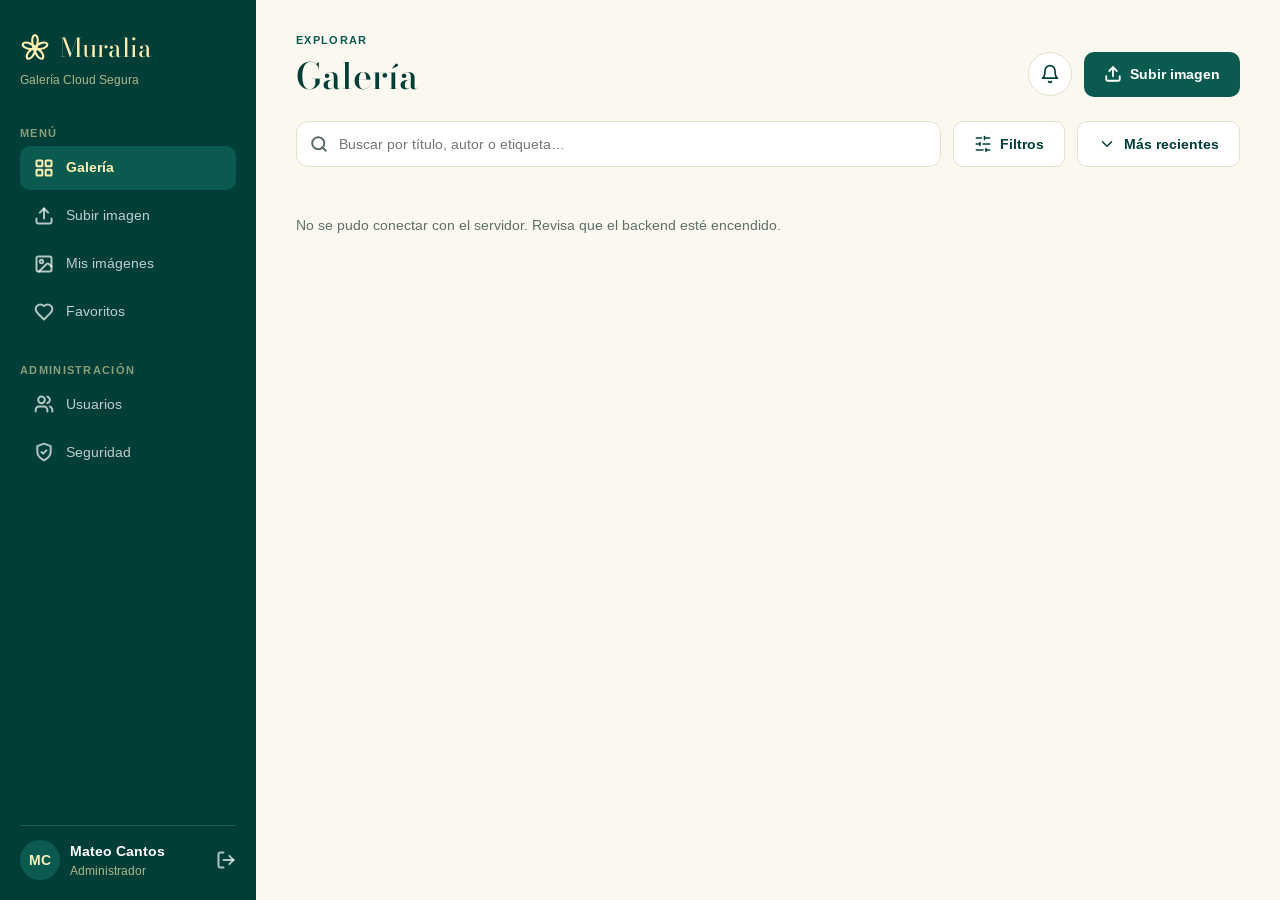
==== commit e8efa057: "Conexion con S3 y backend" ====
--- a/02-galeria-principal/index.html
+++ b/02-galeria-principal/index.html
@@ -118,6 +118,7 @@
             <img src="img/buscar.svg" alt="" width="18" height="18" />
             <input
               type="text"
+              id="buscar-escritorio"
               placeholder="Buscar por título, autor o etiqueta…"
               class="solo-escritorio"
             />
@@ -141,598 +142,38 @@
           </button>
         </section>
 
-        <input type="radio" name="categoria" id="cat-todas" class="filtro" checked />
-        <input type="radio" name="categoria" id="cat-naturaleza" class="filtro" />
-        <input type="radio" name="categoria" id="cat-arquitectura" class="filtro" />
-        <input type="radio" name="categoria" id="cat-arte" class="filtro" />
-        <input type="radio" name="categoria" id="cat-fotografia" class="filtro" />
-        <input type="radio" name="categoria" id="cat-retratos" class="filtro" />
-        <input type="radio" name="categoria" id="cat-viajes" class="filtro" />
-        <input type="radio" name="categoria" id="cat-diseno" class="filtro" />
-
         <section class="categorias">
-          <nav class="chips">
-            <label for="cat-todas" class="chip">Todas</label>
-            <label for="cat-naturaleza" class="chip">Naturaleza</label>
-            <label for="cat-arquitectura" class="chip">Arquitectura</label>
-            <label for="cat-arte" class="chip">Arte</label>
-            <label for="cat-fotografia" class="chip">Fotografía</label>
-            <label for="cat-retratos" class="chip">Retratos</label>
-            <label for="cat-viajes" class="chip">Viajes</label>
-            <label for="cat-diseno" class="chip">Diseño</label>
-          </nav>
-          <p class="contador solo-escritorio">128 imágenes</p>
+          <nav class="chips" id="chips"></nav>
+          <p class="contador solo-escritorio" id="contador"></p>
         </section>
 
-        <section class="galeria">
-          <div class="columna">
-            <a href="../04-detalle-imagen/index.html" class="tarjeta naturaleza">
-              <div class="tarjeta-imagen alta">
-                <img src="img/imagen-1.svg" alt="Atardecer en la costa" />
+        <p class="mensaje" id="mensaje">Cargando imágenes…</p>
+        <section class="galeria" id="galeria"></section>
+
+        <template id="plantilla-tarjeta">
+          <a class="tarjeta" href="">
+            <div class="tarjeta-imagen">
+              <img src="" alt="" />
+            </div>
+            <div class="tarjeta-info">
+              <h2 class="tarjeta-titulo"></h2>
+              <div class="tarjeta-fila">
+                <span class="insignia insignia-crema">
+                  <img src="img/punto-oscuro.svg" alt="" width="6" height="6" />
+                  <span class="categoria"></span>
+                </span>
+                <img class="visibilidad" src="" alt="" width="16" height="16" />
               </div>
-              <div class="tarjeta-info">
-                <h2 class="tarjeta-titulo">Atardecer en la costa</h2>
-                <div class="tarjeta-fila">
-                  <span class="insignia insignia-crema">
-                    <img
-                      src="img/punto-oscuro.svg"
-                      alt=""
-                      width="6"
-                      height="6"
-                    />
-                    Naturaleza
-                  </span>
-                  <img
-                    src="img/candado.svg"
-                    alt="Privada"
-                    width="16"
-                    height="16"
-                  />
-                </div>
-                <div class="tarjeta-fila">
-                  <span class="autor">
-                    <span class="avatar avatar-vino">GT</span>
-                    <span
-                      ><span class="solo-escritorio">Gabriel</span
-                      ><span class="solo-movil">G.</span> Terán</span
-                    >
-                  </span>
-                  <span class="me-gusta">
-                    <img src="img/me-gusta.svg" alt="" width="14" height="14" />
-                    124
-                  </span>
-                </div>
+              <div class="tarjeta-fila">
+                <span class="autor">
+                  <span class="avatar"></span>
+                  <span class="nombre"></span>
+                </span>
+                <span class="me-gusta"></span>
               </div>
-            </a>
-
-            <a href="../04-detalle-imagen/index.html" class="tarjeta fotografia solo-movil">
-              <div class="tarjeta-imagen baja">
-                <img src="img/imagen-3.svg" alt="Volcán Cotopaxi" />
-              </div>
-              <div class="tarjeta-info">
-                <h2 class="tarjeta-titulo">Volcán Cotopaxi</h2>
-                <div class="tarjeta-fila">
-                  <span class="insignia insignia-crema">
-                    <img
-                      src="img/punto-oscuro.svg"
-                      alt=""
-                      width="6"
-                      height="6"
-                    />
-                    Fotografía
-                  </span>
-                  <img
-                    src="img/mundo.svg"
-                    alt="Pública"
-                    width="16"
-                    height="16"
-                  />
-                </div>
-                <div class="tarjeta-fila">
-                  <span class="autor">
-                    <span class="avatar avatar-verde-oscuro">PC</span>
-                    <span>Pedro Carranza</span>
-                  </span>
-                  <span class="me-gusta">
-                    <img src="img/me-gusta.svg" alt="" width="14" height="14" />
-                    412
-                  </span>
-                </div>
-              </div>
-            </a>
-
-            <a href="../04-detalle-imagen/index.html" class="tarjeta arte solo-escritorio">
-              <div class="tarjeta-imagen media">
-                <img src="img/imagen-5.svg" alt="Rosas del valle" />
-              </div>
-              <div class="tarjeta-info">
-                <h2 class="tarjeta-titulo">Rosas del valle</h2>
-                <div class="tarjeta-fila">
-                  <span class="insignia insignia-crema">
-                    <img
-                      src="img/punto-oscuro.svg"
-                      alt=""
-                      width="6"
-                      height="6"
-                    />
-                    Arte
-                  </span>
-                  <img
-                    src="img/mundo.svg"
-                    alt="Pública"
-                    width="16"
-                    height="16"
-                  />
-                </div>
-                <div class="tarjeta-fila">
-                  <span class="autor">
-                    <span class="avatar avatar-verde">MC</span>
-                    <span
-                      ><span class="solo-escritorio">Mateo</span
-                      ><span class="solo-movil">M.</span> Cantos</span
-                    >
-                  </span>
-                  <span class="me-gusta">
-                    <img src="img/me-gusta.svg" alt="" width="14" height="14" />
-                    203
-                  </span>
-                </div>
-              </div>
-            </a>
-
-            <a href="../04-detalle-imagen/index.html" class="tarjeta viajes">
-              <div class="tarjeta-imagen baja">
-                <img src="img/imagen-9.svg" alt="Laguna de Quilotoa" />
-              </div>
-              <div class="tarjeta-info">
-                <h2 class="tarjeta-titulo">Laguna de Quilotoa</h2>
-                <div class="tarjeta-fila">
-                  <span class="insignia insignia-crema">
-                    <img
-                      src="img/punto-oscuro.svg"
-                      alt=""
-                      width="6"
-                      height="6"
-                    />
-                    Viajes
-                  </span>
-                  <img
-                    src="img/mundo.svg"
-                    alt="Pública"
-                    width="16"
-                    height="16"
-                  />
-                </div>
-                <div class="tarjeta-fila">
-                  <span class="autor">
-                    <span class="avatar avatar-verde-oscuro">PC</span>
-                    <span
-                      ><span class="solo-escritorio">Pedro</span
-                      ><span class="solo-movil">P.</span> Carranza</span
-                    >
-                  </span>
-                  <span class="me-gusta">
-                    <img src="img/me-gusta.svg" alt="" width="14" height="14" />
-                    98
-                  </span>
-                </div>
-              </div>
-            </a>
-          </div>
-
-          <div class="columna">
-            <a href="../04-detalle-imagen/index.html" class="tarjeta arte solo-movil">
-              <div class="tarjeta-imagen baja">
-                <img src="img/imagen-6.svg" alt="Flores de temporada" />
-              </div>
-              <div class="tarjeta-info">
-                <h2 class="tarjeta-titulo">Flores de temporada</h2>
-                <div class="tarjeta-fila">
-                  <span class="insignia insignia-crema">
-                    <img
-                      src="img/punto-oscuro.svg"
-                      alt=""
-                      width="6"
-                      height="6"
-                    />
-                    Arte
-                  </span>
-                  <img
-                    src="img/mundo.svg"
-                    alt="Pública"
-                    width="16"
-                    height="16"
-                  />
-                </div>
-                <div class="tarjeta-fila">
-                  <span class="autor">
-                    <span class="avatar avatar-verde">MC</span>
-                    <span
-                      ><span class="solo-escritorio">Mateo</span
-                      ><span class="solo-movil">M.</span> Cantos</span
-                    >
-                  </span>
-                  <span class="me-gusta">
-                    <img src="img/me-gusta.svg" alt="" width="14" height="14" />
-                    203
-                  </span>
-                </div>
-              </div>
-            </a>
-
-            <a href="../04-detalle-imagen/index.html" class="tarjeta naturaleza solo-movil">
-              <div class="tarjeta-imagen alta">
-                <img src="img/imagen-8.svg" alt="Bosque nublado" />
-              </div>
-              <div class="tarjeta-info">
-                <h2 class="tarjeta-titulo">Bosque nublado</h2>
-                <div class="tarjeta-fila">
-                  <span class="insignia insignia-crema">
-                    <img
-                      src="img/punto-oscuro.svg"
-                      alt=""
-                      width="6"
-                      height="6"
-                    />
-                    Naturaleza
-                  </span>
-                  <img
-                    src="img/mundo.svg"
-                    alt="Pública"
-                    width="16"
-                    height="16"
-                  />
-                </div>
-                <div class="tarjeta-fila">
-                  <span class="autor">
-                    <span class="avatar avatar-verde">MC</span>
-                    <span>Mateo Cantos</span>
-                  </span>
-                  <span class="me-gusta">
-                    <img src="img/me-gusta.svg" alt="" width="14" height="14" />
-                    149
-                  </span>
-                </div>
-              </div>
-            </a>
-            <a href="../04-detalle-imagen/index.html" class="tarjeta viajes solo-escritorio">
-              <div class="tarjeta-imagen media">
-                <img src="img/imagen-2.svg" alt="Calles de Cuenca" />
-              </div>
-              <div class="tarjeta-info">
-                <h2 class="tarjeta-titulo">Calles de Cuenca</h2>
-                <div class="tarjeta-fila">
-                  <span class="insignia insignia-crema">
-                    <img
-                      src="img/punto-oscuro.svg"
-                      alt=""
-                      width="6"
-                      height="6"
-                    />
-                    Viajes
-                  </span>
-                  <img
-                    src="img/mundo.svg"
-                    alt="Pública"
-                    width="16"
-                    height="16"
-                  />
-                </div>
-                <div class="tarjeta-fila">
-                  <span class="autor">
-                    <span class="avatar avatar-vino">GT</span>
-                    <span
-                      ><span class="solo-escritorio">Gabriel</span
-                      ><span class="solo-movil">G.</span> Terán</span
-                    >
-                  </span>
-                  <span class="me-gusta">
-                    <img src="img/me-gusta.svg" alt="" width="14" height="14" />
-                    56
-                  </span>
-                </div>
-              </div>
-            </a>
-
-            <a href="../04-detalle-imagen/index.html" class="tarjeta naturaleza">
-              <div class="tarjeta-imagen alta">
-                <img src="img/imagen-6.svg" alt="Páramo andino" />
-              </div>
-              <div class="tarjeta-info">
-                <h2 class="tarjeta-titulo">Páramo andino</h2>
-                <div class="tarjeta-fila">
-                  <span class="insignia insignia-crema">
-                    <img
-                      src="img/punto-oscuro.svg"
-                      alt=""
-                      width="6"
-                      height="6"
-                    />
-                    Naturaleza
-                  </span>
-                  <img
-                    src="img/mundo.svg"
-                    alt="Pública"
-                    width="16"
-                    height="16"
-                  />
-                </div>
-                <div class="tarjeta-fila">
-                  <span class="autor">
-                    <span class="avatar avatar-verde">MC</span>
-                    <span
-                      ><span class="solo-escritorio">Mateo</span
-                      ><span class="solo-movil">M.</span> Cantos</span
-                    >
-                  </span>
-                  <span class="me-gusta">
-                    <img src="img/me-gusta.svg" alt="" width="14" height="14" />
-                    175
-                  </span>
-                </div>
-              </div>
-            </a>
-
-            <a href="../04-detalle-imagen/index.html" class="tarjeta retratos">
-              <div class="tarjeta-imagen baja">
-                <img src="img/imagen-10.svg" alt="Retrato en sepia" />
-              </div>
-              <div class="tarjeta-info">
-                <h2 class="tarjeta-titulo">Retrato en sepia</h2>
-                <div class="tarjeta-fila">
-                  <span class="insignia insignia-crema">
-                    <img
-                      src="img/punto-oscuro.svg"
-                      alt=""
-                      width="6"
-                      height="6"
-                    />
-                    Retratos
-                  </span>
-                  <img
-                    src="img/candado.svg"
-                    alt="Privada"
-                    width="16"
-                    height="16"
-                  />
-                </div>
-                <div class="tarjeta-fila">
-                  <span class="autor">
-                    <span class="avatar avatar-vino">GT</span>
-                    <span
-                      ><span class="solo-escritorio">Gabriel</span
-                      ><span class="solo-movil">G.</span> Terán</span
-                    >
-                  </span>
-                  <span class="me-gusta">
-                    <img src="img/me-gusta.svg" alt="" width="14" height="14" />
-                    41
-                  </span>
-                </div>
-              </div>
-            </a>
-          </div>
-
-          <div class="columna solo-escritorio">
-            <a href="../04-detalle-imagen/index.html" class="tarjeta fotografia">
-              <div class="tarjeta-imagen baja">
-                <img src="img/imagen-3.svg" alt="Volcán Cotopaxi" />
-              </div>
-              <div class="tarjeta-info">
-                <h2 class="tarjeta-titulo">Volcán Cotopaxi</h2>
-                <div class="tarjeta-fila">
-                  <span class="insignia insignia-crema">
-                    <img
-                      src="img/punto-oscuro.svg"
-                      alt=""
-                      width="6"
-                      height="6"
-                    />
-                    Fotografía
-                  </span>
-                  <img
-                    src="img/mundo.svg"
-                    alt="Pública"
-                    width="16"
-                    height="16"
-                  />
-                </div>
-                <div class="tarjeta-fila">
-                  <span class="autor">
-                    <span class="avatar avatar-verde-oscuro">PC</span>
-                    <span>Pedro Carranza</span>
-                  </span>
-                  <span class="me-gusta">
-                    <img src="img/me-gusta.svg" alt="" width="14" height="14" />
-                    412
-                  </span>
-                </div>
-              </div>
-            </a>
-
-            <a href="../04-detalle-imagen/index.html" class="tarjeta fotografia">
-              <div class="tarjeta-imagen alta">
-                <img src="img/imagen-7.svg" alt="Dunas al atardecer" />
-              </div>
-              <div class="tarjeta-info">
-                <h2 class="tarjeta-titulo">Dunas al atardecer</h2>
-                <div class="tarjeta-fila">
-                  <span class="insignia insignia-crema">
-                    <img
-                      src="img/punto-oscuro.svg"
-                      alt=""
-                      width="6"
-                      height="6"
-                    />
-                    Fotografía
-                  </span>
-                  <img
-                    src="img/mundo.svg"
-                    alt="Pública"
-                    width="16"
-                    height="16"
-                  />
-                </div>
-                <div class="tarjeta-fila">
-                  <span class="autor">
-                    <span class="avatar avatar-vino">GT</span>
-                    <span>Gabriel Terán</span>
-                  </span>
-                  <span class="me-gusta">
-                    <img src="img/me-gusta.svg" alt="" width="14" height="14" />
-                    260
-                  </span>
-                </div>
-              </div>
-            </a>
-
-            <a href="../04-detalle-imagen/index.html" class="tarjeta diseno">
-              <div class="tarjeta-imagen media">
-                <img src="img/imagen-11.svg" alt="Cartel minimalista" />
-              </div>
-              <div class="tarjeta-info">
-                <h2 class="tarjeta-titulo">Cartel minimalista</h2>
-                <div class="tarjeta-fila">
-                  <span class="insignia insignia-crema">
-                    <img
-                      src="img/punto-oscuro.svg"
-                      alt=""
-                      width="6"
-                      height="6"
-                    />
-                    Diseño
-                  </span>
-                  <img
-                    src="img/candado.svg"
-                    alt="Privada"
-                    width="16"
-                    height="16"
-                  />
-                </div>
-                <div class="tarjeta-fila">
-                  <span class="autor">
-                    <span class="avatar avatar-verde">MC</span>
-                    <span>Mateo Cantos</span>
-                  </span>
-                  <span class="me-gusta">
-                    <img src="img/me-gusta.svg" alt="" width="14" height="14" />
-                    33
-                  </span>
-                </div>
-              </div>
-            </a>
-          </div>
-
-          <div class="columna columna-cuatro solo-escritorio">
-            <a href="../04-detalle-imagen/index.html" class="tarjeta arquitectura">
-              <div class="tarjeta-imagen media">
-                <img src="img/imagen-4.svg" alt="Catedral de Quito" />
-              </div>
-              <div class="tarjeta-info">
-                <h2 class="tarjeta-titulo">Catedral de Quito</h2>
-                <div class="tarjeta-fila">
-                  <span class="insignia insignia-crema">
-                    <img
-                      src="img/punto-oscuro.svg"
-                      alt=""
-                      width="6"
-                      height="6"
-                    />
-                    Arquitectura
-                  </span>
-                  <img
-                    src="img/mundo.svg"
-                    alt="Pública"
-                    width="16"
-                    height="16"
-                  />
-                </div>
-                <div class="tarjeta-fila">
-                  <span class="autor">
-                    <span class="avatar avatar-verde-oscuro">PC</span>
-                    <span>Pedro Carranza</span>
-                  </span>
-                  <span class="me-gusta">
-                    <img src="img/me-gusta.svg" alt="" width="14" height="14" />
-                    87
-                  </span>
-                </div>
-              </div>
-            </a>
-
-            <a href="../04-detalle-imagen/index.html" class="tarjeta naturaleza">
-              <div class="tarjeta-imagen baja">
-                <img src="img/imagen-8.svg" alt="Bosque nublado" />
-              </div>
-              <div class="tarjeta-info">
-                <h2 class="tarjeta-titulo">Bosque nublado</h2>
-                <div class="tarjeta-fila">
-                  <span class="insignia insignia-crema">
-                    <img
-                      src="img/punto-oscuro.svg"
-                      alt=""
-                      width="6"
-                      height="6"
-                    />
-                    Naturaleza
-                  </span>
-                  <img
-                    src="img/mundo.svg"
-                    alt="Pública"
-                    width="16"
-                    height="16"
-                  />
-                </div>
-                <div class="tarjeta-fila">
-                  <span class="autor">
-                    <span class="avatar avatar-verde">MC</span>
-                    <span>Mateo Cantos</span>
-                  </span>
-                  <span class="me-gusta">
-                    <img src="img/me-gusta.svg" alt="" width="14" height="14" />
-                    149
-                  </span>
-                </div>
-              </div>
-            </a>
-
-            <a href="../04-detalle-imagen/index.html" class="tarjeta arquitectura">
-              <div class="tarjeta-imagen alta">
-                <img src="img/imagen-12.svg" alt="Iglesia de San Francisco" />
-              </div>
-              <div class="tarjeta-info">
-                <h2 class="tarjeta-titulo">Iglesia de San Francisco</h2>
-                <div class="tarjeta-fila">
-                  <span class="insignia insignia-crema">
-                    <img
-                      src="img/punto-oscuro.svg"
-                      alt=""
-                      width="6"
-                      height="6"
-                    />
-                    Arquitectura
-                  </span>
-                  <img
-                    src="img/mundo.svg"
-                    alt="Pública"
-                    width="16"
-                    height="16"
-                  />
-                </div>
-                <div class="tarjeta-fila">
-                  <span class="autor">
-                    <span class="avatar avatar-vino">GT</span>
-                    <span>Gabriel Terán</span>
-                  </span>
-                  <span class="me-gusta">
-                    <img src="img/me-gusta.svg" alt="" width="14" height="14" />
-                    72
-                  </span>
-                </div>
-              </div>
-            </a>
-          </div>
-        </section>
+            </div>
+          </a>
+        </template>
       </main>
 
       <nav class="barra-pestanas solo-movil">
@@ -782,5 +223,7 @@
         </div>
       </section>
     </div>
+    <script src="../api.js"></script>
+    <script src="script.js"></script>
   </body>
 </html>
--- a/02-galeria-principal/style.css
+++ b/02-galeria-principal/style.css
@@ -207,12 +207,10 @@
     scrollbar-width: none;
 }
 
-.filtro {
-    display: none;
-}
-
 .chip {
     padding: 7px 16px;
+    font-family: "Arimo", sans-serif;
+    color: #013E37;
     cursor: pointer;
     background-color: white;
     border: 1px solid #E6E0CF;
@@ -226,27 +224,10 @@
     border-color: #0A5A50;
 }
 
-#cat-todas:checked ~ .categorias [for="cat-todas"],
-#cat-naturaleza:checked ~ .categorias [for="cat-naturaleza"],
-#cat-arquitectura:checked ~ .categorias [for="cat-arquitectura"],
-#cat-arte:checked ~ .categorias [for="cat-arte"],
-#cat-fotografia:checked ~ .categorias [for="cat-fotografia"],
-#cat-retratos:checked ~ .categorias [for="cat-retratos"],
-#cat-viajes:checked ~ .categorias [for="cat-viajes"],
-#cat-diseno:checked ~ .categorias [for="cat-diseno"] {
+.chip.activa {
     background-color: #013E37;
     border-color: #013E37;
     color: #FFEFB3;
-}
-
-#cat-naturaleza:checked ~ .galeria .tarjeta:not(.naturaleza),
-#cat-arquitectura:checked ~ .galeria .tarjeta:not(.arquitectura),
-#cat-arte:checked ~ .galeria .tarjeta:not(.arte),
-#cat-fotografia:checked ~ .galeria .tarjeta:not(.fotografia),
-#cat-retratos:checked ~ .galeria .tarjeta:not(.retratos),
-#cat-viajes:checked ~ .galeria .tarjeta:not(.viajes),
-#cat-diseno:checked ~ .galeria .tarjeta:not(.diseno) {
-    display: none;
 }
 
 .contador {
@@ -255,23 +236,24 @@
     white-space: nowrap;
 }
 
+.mensaje {
+    color: #5E6F6B;
+}
+
+.mensaje:empty {
+    display: none;
+}
+
 .galeria {
-    display: flex;
-    align-items: flex-start;
-    gap: 20px;
-}
-
-.columna {
+    column-count: 4;
+    column-gap: 20px;
+}
+
+.tarjeta {
     display: flex;
     flex-direction: column;
-    gap: 20px;
-    flex: 1;
-    min-width: 0;
-}
-
-.tarjeta {
-    display: flex;
-    flex-direction: column;
+    break-inside: avoid;
+    margin-bottom: 20px;
     overflow: hidden;
     background-color: white;
     border: 1px solid #E6E0CF;
@@ -289,6 +271,7 @@
 .tarjeta-imagen img {
     width: 100%;
     height: 100%;
+    object-fit: cover;
 }
 
 .tarjeta-info {
@@ -400,7 +383,11 @@
         flex-direction: column;
         gap: 4px;
         flex-shrink: 0;
+        position: sticky;
+        top: 0;
         width: 256px;
+        height: 100vh;
+        overflow-y: auto;
         padding: 28px 20px 20px;
         background-color: #013E37;
     }
@@ -494,8 +481,8 @@
 
 @media (min-width: 769px) and (max-width: 1100px) {
 
-    .columna-cuatro {
-        display: none;
+    .galeria {
+        column-count: 3;
     }
 
     .categorias,
@@ -538,9 +525,17 @@
         overflow-x: auto;
     }
 
-    .galeria,
-    .columna {
-        gap: 14px;
+    .galeria {
+        column-count: 2;
+        column-gap: 14px;
+    }
+
+    .tarjeta {
+        margin-bottom: 14px;
+    }
+
+    .me-gusta {
+        display: none;
     }
 
     .herramientas {
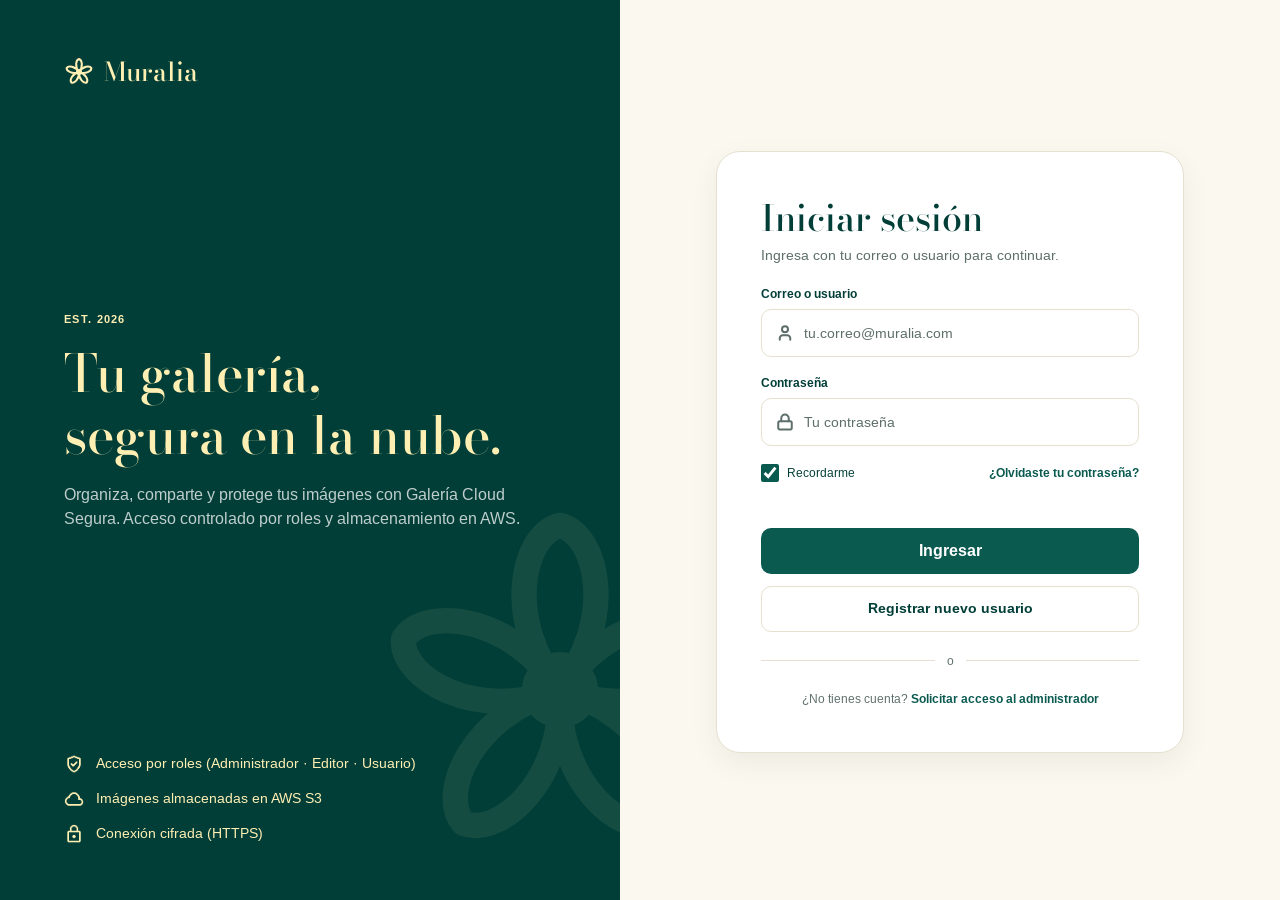
==== commit c7c729a5: "Moderacion S3, me gusta, guardados y registro seguro" ====
--- a/02-galeria-principal/index.html
+++ b/02-galeria-principal/index.html
@@ -1,229 +1,204 @@
 <!doctype html>
 <html lang="es">
-  <head>
-    <meta charset="UTF-8" />
-    <meta name="viewport" content="width=device-width, initial-scale=1.0" />
-    <title>Galería · Muralia</title>
-    <link rel="preconnect" href="https://fonts.googleapis.com" />
-    <link rel="preconnect" href="https://fonts.gstatic.com" crossorigin />
-    <link
-      href="https://fonts.googleapis.com/css2?family=Arimo:wght@400;700&family=Bodoni+Moda:opsz,wght@6..96,500&display=swap"
-      rel="stylesheet"
-    />
-    <link rel="stylesheet" href="style.css" />
-  </head>
-  <body>
-    <div class="pagina">
-      <aside class="barra-lateral solo-escritorio">
-        <div class="logo">
-          <img src="img/flor.svg" alt="" width="30" height="30" />
-          <span class="logo-texto">Muralia</span>
+    <head>
+        <meta charset="UTF-8" />
+        <meta name="viewport" content="width=device-width, initial-scale=1.0" />
+        <title>Galería · Muralia</title>
+        <link rel="preconnect" href="https://fonts.googleapis.com" />
+        <link rel="preconnect" href="https://fonts.gstatic.com" crossorigin />
+        <link
+            href="https://fonts.googleapis.com/css2?family=Arimo:wght@400;700&family=Bodoni+Moda:opsz,wght@6..96,500&display=swap"
+            rel="stylesheet"
+        />
+        <link rel="stylesheet" href="style.css" />
+        <link rel="stylesheet" href="../comun.css">
+    </head>
+    <body>
+        <div class="pagina">
+            <aside class="barra-lateral solo-escritorio">
+                <div class="logo">
+                    <img src="img/flor.svg" alt="" width="30" height="30" />
+                    <span class="logo-texto">Muralia</span>
+                </div>
+                <p class="logo-subtitulo">Galería Cloud Segura</p>
+
+                <p class="menu-titulo">Menú</p>
+                <nav class="menu">
+                    <a href="index.html" class="menu-item activo">
+                        <img src="img/galeria.svg" alt="" width="20" height="20" />
+                        Galería
+                    </a>
+                    <a href="../06-mis-imagenes/index.html" class="menu-item">
+                        <img src="img/mis-imagenes.svg" alt="" width="20" height="20" />
+                        Mis imágenes
+                    </a>
+                    <a href="../07-favoritos/index.html" class="menu-item">
+                        <img src="img/favoritos.svg" alt="" width="20" height="20" />
+                        Favoritos
+                    </a>
+                    <a href="../09-guardados/index.html" class="menu-item">
+                        <img src="img/guardados.svg" alt="" width="20" height="20" />
+                        Guardados
+                    </a>
+                </nav>
+
+                <p class="menu-titulo menu-titulo-admin">Administración</p>
+                <nav class="menu">
+                    <a href="../05-gestion-usuarios/index.html" class="menu-item">
+                        <img src="img/usuarios.svg" alt="" width="20" height="20" />
+                        Usuarios
+                    </a>
+                    <a href="../08-seguridad/index.html" class="menu-item">
+                        <img src="img/seguridad.svg" alt="" width="20" height="20" />
+                        Seguridad
+                    </a>
+                </nav>
+
+                <div class="usuario-actual">
+                    <span class="avatar avatar-verde">MC</span>
+                    <div class="usuario-actual-datos">
+                        <p class="usuario-actual-nombre">Mateo Cantos</p>
+                        <p class="usuario-actual-rol">Administrador</p>
+                    </div>
+                    <a href="../01-inicio-sesion/index.html" class="salir">
+                        <img src="img/salir.svg" alt="Cerrar sesión" width="20" height="20" />
+                    </a>
+                </div>
+            </aside>
+
+            <main class="contenido">
+                <header class="encabezado solo-escritorio">
+                    <div>
+                        <p class="sobretitulo">Explorar</p>
+                        <h1 class="titulo">Galería</h1>
+                    </div>
+                    <div class="encabezado-botones">
+                        <a href="#notificaciones" class="boton-redondo">
+                            <img src="img/campana.svg" alt="Notificaciones" width="20" height="20" />
+                        </a>
+                        <a href="../03-registro-imagen/index.html" class="boton boton-verde">
+                            <img src="img/subir-blanco.svg" alt="" width="18" height="18" />
+                            Subir imagen
+                        </a>
+                    </div>
+                </header>
+
+                <header class="encabezado-movil solo-movil">
+                    <div class="logo">
+                        <img src="img/flor-oscura.svg" alt="" width="26" height="26" />
+                        <span class="logo-texto">Muralia</span>
+                    </div>
+                    <div class="encabezado-botones">
+                        <a href="#notificaciones" class="boton-transparente">
+                            <img src="img/campana.svg" alt="Notificaciones" width="20" height="20" />
+                        </a>
+                        <a href="#cuenta" class="avatar avatar-verde avatar-pequeno">MC</a>
+                    </div>
+                </header>
+
+                <section class="herramientas">
+                    <label class="buscador">
+                        <img src="img/buscar.svg" alt="" width="18" height="18" />
+                        <input
+                            type="text"
+                            id="buscar-escritorio"
+                            placeholder="Buscar por título, autor o etiqueta…"
+                            class="solo-escritorio"
+                        />
+                        <input type="text" id="buscar-movil" placeholder="Buscar imágenes…" class="solo-movil" />
+                    </label>
+                    <button type="button" class="boton boton-blanco solo-escritorio">
+                        <img src="img/filtros.svg" alt="" width="18" height="18" />
+                        Filtros
+                    </button>
+                    <button type="button" class="boton boton-blanco solo-escritorio">
+                        <img src="img/abajo.svg" alt="" width="18" height="18" />
+                        Más recientes
+                    </button>
+                    <button type="button" class="boton-icono solo-movil">
+                        <img src="img/filtros.svg" alt="Filtros" width="18" height="18" />
+                    </button>
+                </section>
+
+                <section class="categorias">
+                    <nav class="chips" id="chips"></nav>
+                    <p class="contador solo-escritorio" id="contador"></p>
+                </section>
+
+                <p class="mensaje" id="mensaje">Cargando imágenes…</p>
+                <section class="galeria" id="galeria"></section>
+
+                <template id="plantilla-tarjeta">
+                    <a class="tarjeta" href="">
+                        <div class="tarjeta-imagen">
+                            <img src="" alt="" />
+                        </div>
+                        <div class="tarjeta-info">
+                            <h2 class="tarjeta-titulo"></h2>
+                            <div class="tarjeta-fila">
+                                <span class="insignia insignia-crema">
+                                    <img src="img/punto-oscuro.svg" alt="" width="6" height="6" />
+                                    <span class="categoria"></span>
+                                </span>
+                                <img class="visibilidad" src="" alt="" width="16" height="16" />
+                            </div>
+                            <div class="tarjeta-fila">
+                                <span class="autor">
+                                    <span class="avatar"></span>
+                                    <span class="nombre"></span>
+                                </span>
+                                <span class="me-gusta"></span>
+                            </div>
+                        </div>
+                    </a>
+                </template>
+            </main>
+
+            <nav class="barra-pestanas solo-movil">
+                <a href="index.html" class="tab activa">
+                    <img src="img/tab-galeria.svg" alt="" width="22" height="22" />
+                    Galería
+                </a>
+                <label for="buscar-movil" class="tab">
+                    <img src="img/tab-buscar.svg" alt="" width="22" height="22" />
+                    Buscar
+                </label>
+                <a href="../03-registro-imagen/index.html" class="tab-subir">
+                    <img src="img/tab-mas.svg" alt="Subir imagen" width="24" height="24" />
+                </a>
+                <a href="../07-favoritos/index.html" class="tab">
+                    <img src="img/tab-favoritos.svg" alt="" width="22" height="22" />
+                    Favoritos
+                </a>
+                <a href="../09-guardados/index.html" class="tab">
+                    <img src="img/tab-guardados.svg" alt="" width="22" height="22" />
+                    Guardados
+                </a>
+            </nav>
+
+            <section id="notificaciones" class="ventana">
+                <div class="ventana-caja">
+                    <h2>Notificaciones</h2>
+                    <p>Gabriel Terán subió «Calles de Cuenca».</p>
+                    <p>Pedro Carranza subió «Catedral de Quito».</p>
+                    <a href="#" class="boton boton-verde">Cerrar</a>
+                </div>
+            </section>
+
+            <section id="cuenta" class="ventana">
+                <div class="ventana-caja">
+                    <h2>Mateo Cantos</h2>
+                    <p>Administrador</p>
+                    <a href="../06-mis-imagenes/index.html" class="boton boton-blanco">Mis imágenes</a>
+                    <a href="../09-guardados/index.html" class="boton boton-blanco">Guardados</a>
+                    <a href="../05-gestion-usuarios/index.html" class="boton boton-blanco">Usuarios</a>
+                    <a href="../08-seguridad/index.html" class="boton boton-blanco">Seguridad</a>
+                    <a href="../01-inicio-sesion/index.html" class="boton boton-blanco">Cerrar sesión</a>
+                    <a href="#" class="boton boton-verde">Cerrar</a>
+                </div>
+            </section>
         </div>
-        <p class="logo-subtitulo">Galería Cloud Segura</p>
-
-        <p class="menu-titulo">Menú</p>
-        <nav class="menu">
-          <a href="index.html" class="menu-item activo">
-            <img src="img/galeria.svg" alt="" width="20" height="20" />
-            Galería
-          </a>
-          <a href="../03-registro-imagen/index.html" class="menu-item">
-            <img src="img/subir.svg" alt="" width="20" height="20" />
-            Subir imagen
-          </a>
-          <a href="../06-mis-imagenes/index.html" class="menu-item">
-            <img src="img/mis-imagenes.svg" alt="" width="20" height="20" />
-            Mis imágenes
-          </a>
-          <a href="../07-favoritos/index.html" class="menu-item">
-            <img src="img/favoritos.svg" alt="" width="20" height="20" />
-            Favoritos
-          </a>
-        </nav>
-
-        <p class="menu-titulo menu-titulo-admin">Administración</p>
-        <nav class="menu">
-          <a href="../05-gestion-usuarios/index.html" class="menu-item">
-            <img src="img/usuarios.svg" alt="" width="20" height="20" />
-            Usuarios
-          </a>
-          <a href="../08-seguridad/index.html" class="menu-item">
-            <img src="img/seguridad.svg" alt="" width="20" height="20" />
-            Seguridad
-          </a>
-        </nav>
-
-        <div class="usuario-actual">
-          <span class="avatar avatar-verde">MC</span>
-          <div class="usuario-actual-datos">
-            <p class="usuario-actual-nombre">Mateo Cantos</p>
-            <p class="usuario-actual-rol">Administrador</p>
-          </div>
-          <a href="../01-inicio-sesion/index.html" class="salir">
-            <img
-              src="img/salir.svg"
-              alt="Cerrar sesión"
-              width="20"
-              height="20"
-            />
-          </a>
-        </div>
-      </aside>
-
-      <main class="contenido">
-        <header class="encabezado solo-escritorio">
-          <div>
-            <p class="sobretitulo">Explorar</p>
-            <h1 class="titulo">Galería</h1>
-          </div>
-          <div class="encabezado-botones">
-            <a href="#notificaciones" class="boton-redondo">
-              <img
-                src="img/campana.svg"
-                alt="Notificaciones"
-                width="20"
-                height="20"
-              />
-            </a>
-            <a
-              href="../03-registro-imagen/index.html"
-              class="boton boton-verde"
-            >
-              <img src="img/subir-blanco.svg" alt="" width="18" height="18" />
-              Subir imagen
-            </a>
-          </div>
-        </header>
-
-        <header class="encabezado-movil solo-movil">
-          <div class="logo">
-            <img src="img/flor-oscura.svg" alt="" width="26" height="26" />
-            <span class="logo-texto">Muralia</span>
-          </div>
-          <div class="encabezado-botones">
-            <a href="#notificaciones" class="boton-transparente">
-              <img
-                src="img/campana.svg"
-                alt="Notificaciones"
-                width="20"
-                height="20"
-              />
-            </a>
-            <a href="#cuenta" class="avatar avatar-verde avatar-pequeno">MC</a>
-          </div>
-        </header>
-
-        <section class="herramientas">
-          <label class="buscador">
-            <img src="img/buscar.svg" alt="" width="18" height="18" />
-            <input
-              type="text"
-              id="buscar-escritorio"
-              placeholder="Buscar por título, autor o etiqueta…"
-              class="solo-escritorio"
-            />
-            <input
-              type="text"
-              id="buscar-movil"
-              placeholder="Buscar imágenes…"
-              class="solo-movil"
-            />
-          </label>
-          <button type="button" class="boton boton-blanco solo-escritorio">
-            <img src="img/filtros.svg" alt="" width="18" height="18" />
-            Filtros
-          </button>
-          <button type="button" class="boton boton-blanco solo-escritorio">
-            <img src="img/abajo.svg" alt="" width="18" height="18" />
-            Más recientes
-          </button>
-          <button type="button" class="boton-icono solo-movil">
-            <img src="img/filtros.svg" alt="Filtros" width="18" height="18" />
-          </button>
-        </section>
-
-        <section class="categorias">
-          <nav class="chips" id="chips"></nav>
-          <p class="contador solo-escritorio" id="contador"></p>
-        </section>
-
-        <p class="mensaje" id="mensaje">Cargando imágenes…</p>
-        <section class="galeria" id="galeria"></section>
-
-        <template id="plantilla-tarjeta">
-          <a class="tarjeta" href="">
-            <div class="tarjeta-imagen">
-              <img src="" alt="" />
-            </div>
-            <div class="tarjeta-info">
-              <h2 class="tarjeta-titulo"></h2>
-              <div class="tarjeta-fila">
-                <span class="insignia insignia-crema">
-                  <img src="img/punto-oscuro.svg" alt="" width="6" height="6" />
-                  <span class="categoria"></span>
-                </span>
-                <img class="visibilidad" src="" alt="" width="16" height="16" />
-              </div>
-              <div class="tarjeta-fila">
-                <span class="autor">
-                  <span class="avatar"></span>
-                  <span class="nombre"></span>
-                </span>
-                <span class="me-gusta"></span>
-              </div>
-            </div>
-          </a>
-        </template>
-      </main>
-
-      <nav class="barra-pestanas solo-movil">
-        <a href="index.html" class="tab activa">
-          <img src="img/tab-galeria.svg" alt="" width="22" height="22" />
-          Galería
-        </a>
-        <label for="buscar-movil" class="tab">
-          <img src="img/tab-buscar.svg" alt="" width="22" height="22" />
-          Buscar
-        </label>
-        <a href="../03-registro-imagen/index.html" class="tab-subir">
-          <img
-            src="img/tab-mas.svg"
-            alt="Subir imagen"
-            width="24"
-            height="24"
-          />
-        </a>
-        <a href="../07-favoritos/index.html" class="tab">
-          <img src="img/tab-favoritos.svg" alt="" width="22" height="22" />
-          Favoritos
-        </a>
-        <a href="../05-gestion-usuarios/index.html" class="tab">
-          <img src="img/tab-usuarios.svg" alt="" width="22" height="22" />
-          Usuarios
-        </a>
-      </nav>
-
-      <section id="notificaciones" class="ventana">
-        <div class="ventana-caja">
-          <h2>Notificaciones</h2>
-          <p>Gabriel Terán subió «Calles de Cuenca».</p>
-          <p>Pedro Carranza subió «Catedral de Quito».</p>
-          <a href="#" class="boton boton-verde">Cerrar</a>
-        </div>
-      </section>
-
-      <section id="cuenta" class="ventana">
-        <div class="ventana-caja">
-          <h2>Mateo Cantos</h2>
-          <p>Administrador</p>
-          <a href="../06-mis-imagenes/index.html" class="boton boton-blanco">Mis imágenes</a>
-          <a href="../08-seguridad/index.html" class="boton boton-blanco">Seguridad</a>
-          <a href="../01-inicio-sesion/index.html" class="boton boton-blanco">Cerrar sesión</a>
-          <a href="#" class="boton boton-verde">Cerrar</a>
-        </div>
-      </section>
-    </div>
-    <script src="../api.js"></script>
-    <script src="script.js"></script>
-  </body>
+        <script src="../api.js"></script>
+        <script src="script.js"></script>
+    </body>
 </html>
--- a/02-galeria-principal/style.css
+++ b/02-galeria-principal/style.css
@@ -244,9 +244,18 @@
     display: none;
 }
 
+/* Mosaico tipo Pinterest: el JS reparte las tarjetas de izquierda a derecha en columnas */
 .galeria {
-    column-count: 4;
-    column-gap: 20px;
+    display: flex;
+    align-items: flex-start;
+    gap: 20px;
+}
+
+.galeria-columna {
+    display: flex;
+    flex: 1;
+    flex-direction: column;
+    min-width: 0;
 }
 
 .tarjeta {
@@ -481,9 +490,6 @@
 
 @media (min-width: 769px) and (max-width: 1100px) {
 
-    .galeria {
-        column-count: 3;
-    }
 
     .categorias,
     .chips {
@@ -526,8 +532,7 @@
     }
 
     .galeria {
-        column-count: 2;
-        column-gap: 14px;
+        gap: 14px;
     }
 
     .tarjeta {
--- a/comun.css
+++ b/comun.css
@@ -0,0 +1,371 @@
+/* Componentes compartidos por las pantallas de Muralia (se carga después del style.css de cada pantalla) */
+:root {
+    --m-verde-oscuro: #013E37;
+    --m-verde: #0A5A50;
+    --m-crema: #FFEFB3;
+    --m-vino: #963F38;
+    --m-rojo: #D93B3B;
+    --m-borde: #E6E0CF;
+    --m-fondo: #FBF8EF;
+    --m-gris: #5E6F6B;
+}
+
+/* ---------- Ventanas: X para cerrar ---------- */
+.ventana-caja {
+    position: relative;
+}
+
+.ventana-caja h2 {
+    padding-right: 36px;
+}
+
+.ventana-x {
+    position: absolute;
+    top: 14px;
+    right: 14px;
+    display: flex;
+    align-items: center;
+    justify-content: center;
+    width: 34px;
+    height: 34px;
+    border: none;
+    border-radius: 50%;
+    background: transparent;
+    color: var(--m-gris);
+    font-family: inherit;
+    font-size: 24px;
+    line-height: 1;
+    cursor: pointer;
+}
+
+.ventana-x:hover {
+    background: var(--m-fondo);
+    color: var(--m-verde-oscuro);
+}
+
+/* ---------- Me gusta ---------- */
+.boton-me-gusta {
+    display: inline-flex;
+    align-items: center;
+    gap: 5px;
+    padding: 4px 8px;
+    border: none;
+    border-radius: 999px;
+    background: transparent;
+    color: var(--m-gris);
+    font-family: inherit;
+    font-size: 12px;
+    font-weight: 700;
+    cursor: pointer;
+}
+
+.boton-me-gusta:hover {
+    background: #F8ECEA;
+    color: var(--m-rojo);
+}
+
+.boton-me-gusta svg {
+    width: 16px;
+    height: 16px;
+    fill: none;
+    stroke: currentColor;
+    stroke-width: 2;
+    stroke-linejoin: round;
+}
+
+.boton-me-gusta.activo {
+    color: var(--m-rojo);
+}
+
+.boton-me-gusta.activo svg {
+    fill: var(--m-rojo);
+}
+
+.boton-me-gusta.latido svg {
+    animation: m-latido 0.35s ease;
+}
+
+.boton-me-gusta.con-texto {
+    padding: 6px 10px;
+    margin-left: -10px;
+    font-size: 13px;
+    font-weight: 400;
+}
+
+.boton-me-gusta.boton-icono {
+    padding: 0;
+    margin: 0;
+}
+
+@keyframes m-latido {
+    50% { transform: scale(1.35); }
+}
+
+/* ---------- Detalle: descargar y guardada ---------- */
+.boton-descargar {
+    background: var(--m-verde-oscuro);
+    color: var(--m-crema);
+}
+
+.boton-descargar img {
+    filter: brightness(0) saturate(100%) invert(93%) sepia(25%) saturate(704%) hue-rotate(337deg);
+}
+
+button.boton-icono {
+    cursor: pointer;
+    font: inherit;
+}
+
+.boton-guardada,
+.boton-icono.boton-guardada {
+    background: var(--m-verde) !important;
+    border-color: var(--m-verde) !important;
+    color: white !important;
+}
+
+.boton-guardada img {
+    filter: brightness(0) invert(1);
+}
+
+.solo-autor {
+    display: none !important;
+}
+
+.es-autor .solo-autor {
+    display: flex !important;
+}
+
+/* ---------- Notificaciones ---------- */
+.con-insignia {
+    position: relative;
+}
+
+.insignia-notificaciones {
+    position: absolute;
+    top: -5px;
+    right: -5px;
+    min-width: 20px;
+    height: 20px;
+    padding: 0 5px;
+    border: 2px solid var(--m-fondo);
+    border-radius: 999px;
+    background: var(--m-vino);
+    color: white;
+    font-size: 10px;
+    font-weight: 700;
+    line-height: 16px;
+    text-align: center;
+}
+
+.lista-notificaciones {
+    display: flex;
+    flex-direction: column;
+    gap: 2px;
+    max-height: 320px;
+    margin: 0 -8px;
+    overflow-y: auto;
+}
+
+.notificacion {
+    display: flex;
+    align-items: center;
+    gap: 10px;
+    padding: 8px;
+    border-radius: 12px;
+    color: var(--m-verde-oscuro);
+}
+
+.notificacion:hover {
+    background: var(--m-fondo);
+}
+
+.notificacion .avatar {
+    flex-shrink: 0;
+    width: 32px;
+    height: 32px;
+    font-size: 11px;
+}
+
+.notificacion-texto {
+    font-size: 13px;
+    line-height: 1.35;
+}
+
+.notificacion-fecha {
+    display: block;
+    font-size: 11px;
+    color: var(--m-gris);
+}
+
+.notificaciones-vacio {
+    padding: 12px 0;
+    color: var(--m-gris);
+}
+
+.boton[disabled] {
+    opacity: 0.5;
+    cursor: default;
+}
+
+/* ---------- Desplegables de filtros y orden ---------- */
+.desplegable {
+    position: relative;
+}
+
+.panel-desplegable {
+    position: absolute;
+    top: calc(100% + 8px);
+    right: 0;
+    z-index: 15;
+    display: flex;
+    flex-direction: column;
+    gap: 16px;
+    width: 320px;
+    padding: 18px;
+    background: white;
+    border: 1px solid var(--m-borde);
+    border-radius: 16px;
+    box-shadow: 0 14px 34px rgba(1, 62, 55, 0.16);
+}
+
+.panel-desplegable[hidden] {
+    display: none;
+}
+
+.panel-orden {
+    gap: 2px;
+    width: 220px;
+    padding: 8px;
+}
+
+.panel-titulo {
+    margin-bottom: 8px;
+    font-size: 11px;
+    font-weight: 700;
+    letter-spacing: 0.08em;
+    text-transform: uppercase;
+    color: var(--m-gris);
+}
+
+.panel-opciones {
+    display: flex;
+    flex-wrap: wrap;
+    gap: 6px;
+}
+
+.opcion {
+    padding: 6px 12px;
+    border: 1px solid var(--m-borde);
+    border-radius: 999px;
+    background: white;
+    color: var(--m-verde-oscuro);
+    font-family: inherit;
+    font-size: 12px;
+    cursor: pointer;
+}
+
+.opcion:hover {
+    border-color: var(--m-verde);
+}
+
+.opcion.activa {
+    background: var(--m-verde-oscuro);
+    border-color: var(--m-verde-oscuro);
+    color: var(--m-crema);
+}
+
+.panel-desplegable select {
+    width: 100%;
+    height: 38px;
+    padding: 0 10px;
+    border: 1px solid var(--m-borde);
+    border-radius: 10px;
+    background: var(--m-fondo);
+    color: var(--m-verde-oscuro);
+    font-family: inherit;
+    font-size: 13px;
+}
+
+.casilla {
+    display: flex;
+    align-items: center;
+    gap: 8px;
+    margin-top: 6px;
+    font-size: 13px;
+    cursor: pointer;
+}
+
+.casilla input {
+    accent-color: var(--m-verde);
+}
+
+.panel-pie {
+    display: flex;
+    align-items: center;
+    justify-content: space-between;
+    gap: 10px;
+    padding-top: 14px;
+    border-top: 1px solid var(--m-borde);
+}
+
+.enlace-limpiar {
+    border: none;
+    background: none;
+    color: var(--m-vino);
+    font-family: inherit;
+    font-size: 13px;
+    font-weight: 700;
+    cursor: pointer;
+}
+
+.opcion-orden {
+    padding: 9px 12px;
+    border: none;
+    border-radius: 10px;
+    background: none;
+    color: var(--m-verde-oscuro);
+    font-family: inherit;
+    font-size: 13px;
+    text-align: left;
+    cursor: pointer;
+}
+
+.opcion-orden:hover {
+    background: var(--m-fondo);
+}
+
+.opcion-orden.activa {
+    background: var(--m-crema);
+    font-weight: 700;
+}
+
+.cuenta-filtros {
+    min-width: 18px;
+    height: 18px;
+    padding: 0 5px;
+    border-radius: 999px;
+    background: var(--m-verde-oscuro);
+    color: var(--m-crema);
+    font-size: 10px;
+    font-weight: 700;
+    line-height: 18px;
+    text-align: center;
+}
+
+.mensaje-coleccion {
+    margin-top: 16px;
+    color: var(--m-gris);
+}
+
+@media (max-width: 768px) {
+    .panel-desplegable {
+        position: fixed;
+        top: auto;
+        right: 16px;
+        bottom: 96px;
+        left: 16px;
+        width: auto;
+        max-height: 70vh;
+        overflow-y: auto;
+    }
+}
